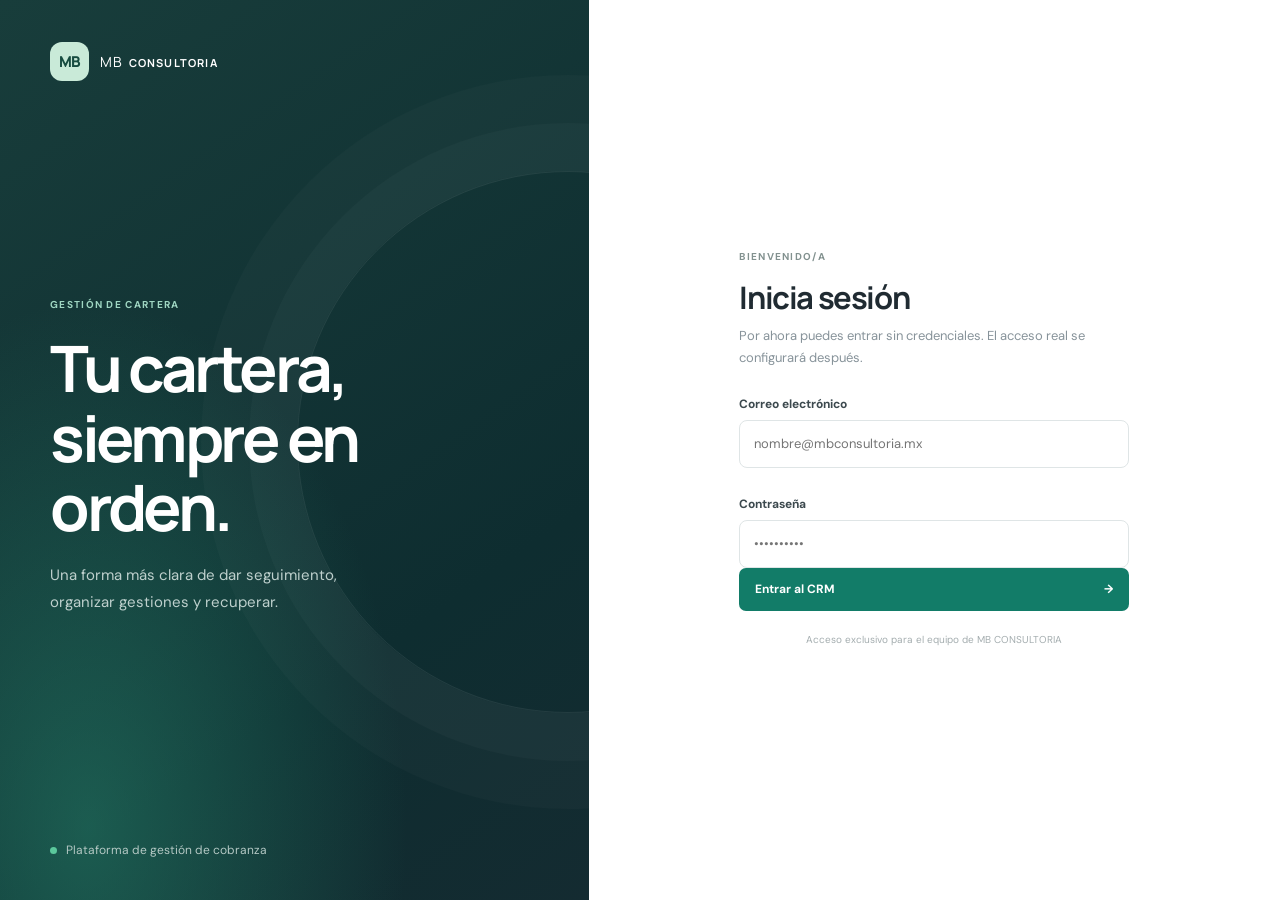
==== index.html @ 27c10f52 "MB CONSULTORIA PRUEBA 1" ====
﻿<!doctype html>
<html lang="es">
  <head>
    <meta charset="utf-8">
    <meta name="viewport" content="width=device-width, initial-scale=1">
    <meta name="theme-color" content="#f5f7f8">
    <title>
      MB CONSULTORIA | CRM de cobranza
    </title>
    <link rel="preconnect" href="https://fonts.googleapis.com">
    <link rel="preconnect" href="https://fonts.gstatic.com" crossorigin>
    <link href="https://fonts.googleapis.com/css2?family=DM+Sans:wght@400;500;600;700&family=Manrope:wght@400;500;600;700;800&display=swap" rel="stylesheet">
    <link rel="stylesheet" href="style.css">
  </head>
  <body>
    <main>
      <section id="login-screen" class="login-screen" aria-labelledby="login-title">
        <div class="login-brand">
          <a class="brand" href="#inicio" aria-label="MB Consultoria inicio">
            <span class="brand-mark">
              MB
            </span>
            <span class="brand-name">
              MB
              <b>
                CONSULTORIA
              </b>
            </span>
          </a>
          <div class="login-copy">
            <span class="eyebrow light">
              GESTIÓN DE CARTERA
            </span>
            <h1>
              Tu cartera,
              <br>
              siempre en orden.
            </h1>
            <p>
              Una forma más clara de dar seguimiento, organizar gestiones y recuperar.
            </p>
          </div>
          <div class="brand-foot">
            <span class="status-dot">
            </span>
            Plataforma de gestión de cobranza
          </div>
        </div>
        <div class="login-panel">
          <form id="login-form" class="login-card">
            <div class="mobile-brand brand">
              <span class="brand-mark">
                MB
              </span>
              <span class="brand-name">
                MB
                <b>
                  CONSULTORIA
                </b>
              </span>
            </div>
            <span class="eyebrow">
              BIENVENIDO/A
            </span>
            <h2 id="login-title">
              Inicia sesión
            </h2>
            <p class="muted">
              Por ahora puedes entrar sin credenciales. El acceso real se configurará después.
            </p>
            <label for="correo">
              Correo electrónico
            </label>
            <input id="correo" type="email" placeholder="nombre@mbconsultoria.mx" autocomplete="username">
            <label for="contrasena">
              Contraseña
            </label>
            <input id="contrasena" type="password" placeholder="••••••••••" autocomplete="current-password">
            <button class="button button-primary login-button" type="submit">
              Entrar al CRM
              <span aria-hidden="true">
                →
              </span>
            </button>
            <p class="login-note">
              Acceso exclusivo para el equipo de MB CONSULTORIA
            </p>
          </form>
        </div>
      </section>
      <section id="inicio" class="workspace" aria-label="Vista previa del CRM" hidden>
        <aside class="sidebar">
          <a class="brand sidebar-brand" href="#inicio">
            <span class="brand-mark">
              MB
            </span>
            <span class="brand-name">
              MB
              <b>
                CONSULTORIA
              </b>
            </span>
          </a>
          <span class="nav-caption">
            MENÚ PRINCIPAL
          </span>
          <nav class="nav-menu" aria-label="Navegación principal">
            <button id="nav-home" class="nav-link active" type="button" data-view="home">
              <span class="nav-icon">
                ⌂
              </span>
              Inicio
            </button>
            <button id="nav-search" class="nav-link" type="button" data-view="search">
              <span class="nav-icon">
                ⌕
              </span>
              Buscar cuenta
            </button>
            <button id="nav-portfolio" class="nav-link" type="button" data-view="portfolio">
              <span class="nav-icon">
                ▤
              </span>
              Mi cartera
            </button>
            <button id="nav-gestion" class="nav-link" type="button" data-view="management">
              <span class="nav-icon">
                ☏
              </span>
              Registrar gestión
            </button>
            <button id="nav-upload" class="nav-link" type="button" data-view="upload">
              <span class="nav-icon">↑</span>
              Cargar cartera
            </button>
          </nav>
          <div class="sidebar-bottom">
            <div class="help-card">
              <span class="help-icon">
                ?
              </span>
              <strong>
                ¿Necesitas ayuda?
              </strong>
              <p>
                Contacta al administrador de tu despacho.
              </p>
            </div>
            <div class="user-mini">
              <span class="avatar">
                AP
              </span>
              <span>
                <b>
                  Agente de prueba
                </b>
                <small>
                  Gestora de cartera
                </small>
              </span>
              <span class="more">
                ···
              </span>
            </div>
            <button id="logout-button" class="logout-button" type="button">Cerrar sesión</button>
          </div>
        </aside>
        <div class="main-area">
          <header class="topbar">
            <div class="breadcrumb">
              MB CONSULTORIA
              <span>
                /
              </span>
              <b id="breadcrumb-view">
                Inicio
              </b>
            </div>
            <div class="top-actions">
              <span class="today">
                Hoy
              </span>
              <button id="top-register-management" class="button button-primary top-register-management" type="button">
                Registrar llamada
              </button>
              <button id="top-logout-button" class="button button-secondary top-logout-button" type="button">Salir</button>
              <button class="icon-button" aria-label="Notificaciones">
                ♧
                <i>
                </i>
              </button>
              <span class="avatar avatar-small">
                AP
              </span>
            </div>
          </header>
          <div id="view-home" class="content crm-view">
            <section class="welcome-row">
              <div>
                <span class="eyebrow">
                  TU ESPACIO DE TRABAJO
                </span>
                <h1>
                  Hola, agente
                  <span class="wave">
                    ✳
                  </span>
                </h1>
                <p class="muted">
                  Aquí tienes el resumen de actividad de tu cartera.
                </p>
              </div>
              <div class="date-chip">
                <span>
                  ◷
                </span>
                Resumen de hoy
                <b>
                  <span id="today-date">Hoy</span>
                </b>
              </div>
            </section>
            <section class="metrics-grid" aria-label="Resumen de gestión">
              <article class="metric-card">
                <div class="metric-top">
                  <span>
                    Cuentas en cartera
                  </span>
                  <span class="metric-symbol">
                    ▤
                  </span>
                </div>
                <strong id="metric-accounts">
                  0
                </strong>
                <div class="metric-foot">
                  <span class="trend">
                    0
                  </span>
                  Total registrado
                </div>
              </article>
              <article class="metric-card">
                <div class="metric-top">
                  <span>
                    Llamadas realizadas
                  </span>
                  <span class="metric-symbol blue">
                    ◉
                  </span>
                </div>
                <strong id="metric-calls-yesterday">
                  0
                </strong>
                <div class="metric-foot">
                  Ayer
                  <b class="dark">
                    · <span id="metric-calls-total">0</span> acumuladas
                  </b>
                </div>
              </article>
              <article class="metric-card">
                <div class="metric-top">
                  <span>
                    Cuentas promesadas
                  </span>
                  <span class="metric-symbol amber">
                    ↗
                  </span>
                </div>
                <strong id="metric-promises">
                  0
                </strong>
                <div class="metric-foot">
                  En seguimiento
                </div>
              </article>
              <article class="metric-card">
                <div class="metric-top">
                  <span>
                    Negativa de pago
                  </span>
                  <span class="metric-symbol red">
                    ↘
                  </span>
                </div>
                <strong id="metric-refusals">
                  0
                </strong>
                <div class="metric-foot">
                  Requieren atención
                </div>
              </article>
              <article class="metric-card">
                <div class="metric-top">
                  <span>
                    Con recado
                  </span>
                  <span class="metric-symbol violet">
                    ☏
                  </span>
                </div>
                <strong id="metric-messages">
                  0
                </strong>
                <div class="metric-foot">
                  Pendientes de respuesta
                </div>
              </article>
              <article class="metric-card">
                <div class="metric-top">
                  <span>
                    Pagos reportados
                  </span>
                  <span class="metric-symbol green">
                    ✓
                  </span>
                </div>
                <strong id="metric-payments">
                  0
                </strong>
                <div class="metric-foot">
                  Reportados por clientes
                </div>
              </article>
            </section>
            <footer class="page-footer">
              © 2026 MB CONSULTORIA
              <span>CRM de cobranza</span>
            </footer>
          </div>
          <div id="view-upload" class="content crm-view" hidden>
            <section id="importar-cartera" class="upload-card" aria-labelledby="upload-title">
              <div class="upload-heading">
                <span class="upload-icon" aria-hidden="true">↑</span>
                <div>
                  <span class="eyebrow">ACTUALIZA TU CARTERA</span>
                  <h2 id="upload-title">Cargar base de Excel</h2>
                  <p class="muted">Selecciona el archivo y la financiera. Las cuentas existentes se actualizarán por número de crédito.</p>
                </div>
              </div>
              <form id="upload-form" class="upload-form">
                <label class="upload-field" for="financial-select">
                  Financiera
                  <select id="financial-select" name="fk_financiera" required>
                    <option value="">Cargando financieras...</option>
                  </select>
                </label>
                <div class="file-field">
                  <label class="file-picker" for="archivo-cartera">
                    <span aria-hidden="true">＋</span>
                    <span>Seleccionar archivo</span>
                  </label>
                  <input id="archivo-cartera" class="file-input" name="file" type="file" accept=".xlsx,.xls,.xlsm,.csv" required>
                  <span id="file-name" class="file-name">Ningún archivo seleccionado</span>
                  <span class="file-types">Excel .XLSX, .XLS, .XLSM o CSV</span>
                </div>
                <button id="import-button" class="button button-primary" type="submit">Importar cartera</button>
              </form>
              <p id="import-status" class="upload-note" role="status" aria-live="polite">
                El archivo debe conservar las columnas y el orden del layout compartido.
              </p>
            </section>
          </div>
          <div id="view-search" class="content crm-view" hidden>
            <section id="buscar" class="search-card">
              <div class="search-copy">
                <span class="search-icon">
                  ⌕
                </span>
                <div>
                  <h2>
                    Busca una cuenta
                  </h2>
                  <p class="muted">
                    Busca por número de crédito, teléfono o nombre y apellidos. Puedes escribir solo una parte.
                  </p>
                </div>
              </div>
              <form id="search-form" class="search-form">
                <label class="sr-only" for="busqueda">
                  Crédito, teléfono o nombre del cliente
                </label>
                <span>
                  ⌕
                </span>
                <input id="busqueda" type="search" placeholder="Crédito, teléfono, nombre o apellido">
                <button class="button button-primary" type="submit">
                  Buscar cuenta
                </button>
              </form>
              <div id="search-status" class="search-status" role="status" aria-live="polite"></div>
              <div class="table-scroll">
                <table class="results-table">
                  <thead>
                    <tr>
                      <th>Cliente</th>
                      <th>No. de crédito</th>
                      <th>Teléfono</th>
                      <th>Financiera</th>
                      <th>Estatus</th>
                      <th>Acción</th>
                    </tr>
                  </thead>
                  <tbody id="search-results"></tbody>
                </table>
              </div>
              <button id="load-more" class="button button-secondary load-more" type="button" hidden>Mostrar más resultados</button>
            </section>
          </div>
          <div id="view-portfolio" class="content crm-view" hidden>
            <section id="cartera" class="portfolio-card">
              <div class="portfolio-heading">
                <div>
                  <span class="eyebrow">
                    VISTA GENERAL
                  </span>
                  <h2>
                    Mi cartera
                  </h2>
                  <p class="muted">
                    Cartera completa disponible mientras se habilita el inicio de sesión por agente.
                  </p>
                </div>
                <button id="refresh-portfolio" class="text-link" type="button">
                  Actualizar
                  <span>
                    →
                  </span>
                </button>
              </div>
              <div class="portfolio-summary">
                <div class="portfolio-count">
                  <span class="count-icon">
                    ▤
                  </span>
                  <div>
                    <strong id="portfolio-total">
                      0
                    </strong>
                    <span>
                      cuentas en cartera
                    </span>
                  </div>
                </div>
                <div class="portfolio-divider">
                </div>
                <div class="portfolio-stat">
                  <span>
                    Por gestionar
                  </span>
                  <b id="portfolio-pending">
                    0
                  </b>
                </div>
                <div class="portfolio-stat">
                  <span>
                    Con seguimiento
                  </span>
                  <b id="portfolio-managed">
                    0
                  </b>
                </div>
                <div class="portfolio-progress">
                  <div>
                    <span>
                      Avance de gestión
                    </span>
                    <b id="portfolio-progress-label">
                      0%
                    </b>
                  </div>
                  <div class="progress-track">
                    <span id="portfolio-progress-bar">
                    </span>
                  </div>
                </div>
              </div>
              <div class="portfolio-foot">
                <span>
                  <i class="status-dot">
                  </i>
                  <span id="dashboard-status">Consultando Supabase...</span>
                </span>
                <span>
                  Vista general de MB CONSULTORIA
                </span>
              </div>
              <div id="portfolio-list" class="portfolio-list" hidden>
                <p id="portfolio-status" class="portfolio-status" role="status" aria-live="polite"></p>
                <div class="table-scroll">
                  <table class="results-table">
                    <thead>
                      <tr>
                        <th>Cliente</th>
                        <th>No. de crédito</th>
                        <th>Teléfono</th>
                        <th>Financiera</th>
                        <th>Estatus</th>
                        <th>Acción</th>
                      </tr>
                    </thead>
                    <tbody id="portfolio-results"></tbody>
                  </table>
                </div>
                <button id="portfolio-load-more" class="button button-secondary load-more" type="button" hidden>Mostrar más cuentas</button>
              </div>
            </section>
          </div>
          <section id="view-gestion" class="content management-view" hidden>
            <div class="management-heading">
              <div>
                <span class="eyebrow">GESTIÓN TELEFÓNICA</span>
                <h1>Registrar llamada</h1>
                <p class="muted">Selecciona una cuenta y registra el resultado de la llamada.</p>
              </div>
              <button id="back-to-home" class="button button-secondary" type="button">Volver al inicio</button>
            </div>

            <section class="management-card" aria-labelledby="management-search-title">
              <h2 id="management-search-title">Buscar cuenta</h2>
              <form id="management-account-search" class="management-search-form">
                <label class="sr-only" for="management-search-input">Crédito, teléfono o nombre del cliente</label>
                <input id="management-search-input" type="search" placeholder="Crédito, teléfono, nombre o apellido" required>
                <button class="button button-primary" type="submit">Buscar</button>
              </form>
              <p id="management-search-status" class="management-status" role="status" aria-live="polite"></p>
              <div id="management-account-results" class="management-account-results"></div>
            </section>

            <section id="selected-account-panel" class="management-card" aria-labelledby="selected-account-title" hidden>
              <div class="selected-account-heading">
                <div>
                  <span class="eyebrow">CUENTA SELECCIONADA</span>
                  <h2 id="selected-account-title"></h2>
                  <p id="selected-account-details" class="muted"></p>
                </div>
                <button id="change-account" class="button button-secondary" type="button">Cambiar cuenta</button>
              </div>

              <div id="account-details" class="account-details" aria-live="polite"></div>

              <form id="management-form" class="management-form">
                <input id="management-account-id" type="hidden" name="fk_cartera">
                <label class="management-field" for="contact-status">
                  ¿Con quién se tuvo contacto?
                  <select id="contact-status" name="estatus_contacto" required>
                    <option value="titular">Titular</option>
                    <option value="tercero">Familiar o tercero</option>
                    <option value="sin_contacto">Sin contacto</option>
                  </select>
                </label>
                <label class="management-field" for="call-result">
                  Resultado de la llamada
                  <select id="call-result" name="codigo_resultado" required>
                    <option value="">Selecciona el resultado</option>
                    <option value="promesa">Promesa de pago</option>
                    <option value="negativa">Negativa de pago</option>
                    <option value="recado">Se dejó recado</option>
                    <option value="pago_reportado">Pago reportado</option>
                    <option value="sin_acuerdo">Contacto sin acuerdo</option>
                    <option value="no_contesto">No contestó</option>
                    <option value="numero_incorrecto">Número incorrecto</option>
                  </select>
                </label>
                <div id="promise-fields" class="promise-fields" hidden>
                  <label class="management-field" for="promise-date">
                    Fecha de promesa
                    <input id="promise-date" name="fecha_promesa" type="date">
                  </label>
                  <label class="management-field" for="promise-amount">
                    Monto prometido
                    <input id="promise-amount" name="monto_promesa" type="number" min="0.01" step="0.01" placeholder="0.00">
                  </label>
                </div>
                <label class="management-field management-comment" for="management-comment">
                  Comentario de la llamada
                  <textarea id="management-comment" name="comentario" rows="4" maxlength="5000" placeholder="Anota lo que comentó el cliente y los siguientes pasos..."></textarea>
                </label>
                <div class="management-submit-row">
                  <p id="management-submit-status" class="management-status" role="status" aria-live="polite"></p>
                  <button id="save-management" class="button button-primary" type="submit">Guardar gestión</button>
                </div>
              </form>

              <div class="management-history">
                <h3>Historial de gestiones</h3>
                <p id="management-history-status" class="management-status" role="status" aria-live="polite"></p>
                <article id="latest-management-summary" class="latest-management-summary" hidden>
                  <span class="eyebrow">ÚLTIMA GESTIÓN REGISTRADA</span>
                  <strong id="latest-management-result"></strong>
                  <time id="latest-management-date"></time>
                  <p id="latest-management-comment"></p>
                </article>
                <div id="management-history-list" class="management-history-list"></div>
              </div>
            </section>
          </section>
        </div>
      </section>
    </main>
    <script src="app.js" defer></script>
</body>
</html>
---- style.css ----
﻿:root {
  font-family:"DM Sans",Arial,sans-serif;
  color:#202b32;
  background:#f5f7f8;
  font-synthesis:none;
  text-rendering:optimizeLegibility;
  --ink:#202b32;
  --muted:#87939a;
  --line:#e9edef;
  --green:#127c68;
  --green-dark:#0e6859;
  --mint:#e7f4ef
}
* {
  box-sizing:border-box
}
body {
  margin:0;
  min-width:320px
}
a {
  color:inherit;
  text-decoration:none
}
button,input {
  font:inherit
}
.login-screen {
  min-height:100vh;
  display:grid;
  grid-template-columns:.92fr 1.08fr;
  background:#fff
}
.login-brand {
  position:relative;
  min-height:680px;
  padding:42px 8.5%;
  display:flex;
  flex-direction:column;
  color:#fff;
  background:radial-gradient(ellipse at 15% 92%,rgba(42,143,115,.48),transparent 45%),linear-gradient(145deg,#183d3b,#0e2d30 70%,#142b31);
  overflow:hidden
}
.login-brand:after {
  content:"";
  position:absolute;
  width:540px;
  height:540px;
  right:-250px;
  top:19%;
  border:1px solid rgba(255,255,255,.08);
  border-radius:50%;
  box-shadow:0 0 0 48px rgba(255,255,255,.025),0 0 0 96px rgba(255,255,255,.02)
}
.brand {
  display:flex;
  align-items:center;
  gap:11px;
  width:max-content
}
.brand-mark {
  width:39px;
  height:39px;
  display:grid;
  place-items:center;
  background:#c9ead8;
  border-radius:12px;
  color:#174c40;
  font-family:Manrope,sans-serif;
  font-size:15px;
  font-weight:800;
  letter-spacing:-1px
}
.brand-name {
  font-family:Manrope,sans-serif;
  font-size:14px;
  letter-spacing:.035em
}
.brand-name b {
  font-size:11px;
  letter-spacing:.11em;
  margin-left:3px
}
.login-copy {
  position:relative;
  z-index:1;
  margin:auto 0;
  max-width:440px;
  padding:55px 0
}
.eyebrow {
  font-size:10px;
  font-weight:700;
  letter-spacing:.13em;
  color:#82918f
}
.eyebrow.light {
  color:#9fd6c2
}
.login-copy h1 {
  font:700 clamp(43px,5vw,67px)/1.09 Manrope,sans-serif;
  letter-spacing:-.055em;
  margin:20px 0
}
.login-copy p {
  max-width:355px;
  color:#bed0cd;
  font-size:15px;
  line-height:1.8
}
.brand-foot {
  position:relative;
  z-index:1;
  color:#b4c8c4;
  font-size:12px;
  display:flex;
  align-items:center;
  gap:9px
}
.status-dot {
  width:7px;
  height:7px;
  border-radius:50%;
  background:#5bc89c;
  display:inline-block
}
.login-panel {
  display:grid;
  place-items:center;
  padding:50px 30px
}
.login-card {
  width:min(100%,390px)
}
.mobile-brand {
  display:none
}
.login-card h2 {
  font:700 31px Manrope,sans-serif;
  letter-spacing:-.045em;
  margin:11px 0 7px
}
.muted {
  color:var(--muted);
  font-size:13px;
  line-height:1.65;
  margin:0
}
.login-card>label {
  display:block;
  margin:28px 0 8px;
  font-size:12px;
  font-weight:700;
  color:#3c494e
}
.login-card>input {
  height:48px;
  width:100%;
  padding:0 14px;
  border:1px solid #dfe5e6;
  border-radius:8px;
  outline:0;
  color:var(--ink);
  font-size:13px
}
.login-card>input:focus,.search-form:focus-within {
  border-color:#55a891;
  box-shadow:0 0 0 3px rgba(18,124,104,.09)
}
.login-options {
  display:flex;
  align-items:center;
  justify-content:space-between;
  margin:17px 0 25px;
  font-size:11px
}
.check-label {
  display:flex;
  align-items:center;
  gap:7px;
  color:#5f6d71
}
.check-label input {
  accent-color:var(--green)
}
.login-options a,.text-link {
  color:var(--green);
  font-weight:700
}
.button {
  border:0;
  border-radius:7px;
  min-height:43px;
  padding:0 17px;
  cursor:pointer;
  font-size:12px;
  font-weight:700
}
.button-primary {
  color:#fff;
  background:var(--green)
}
.button-primary:hover {
  background:var(--green-dark)
}
.login-button {
  width:100%;
  display:flex;
  justify-content:space-between;
  align-items:center;
  padding:0 16px
}
.login-note {
  text-align:center;
  font-size:10px;
  color:#a4adaf;
  margin-top:22px
}
.workspace {
  min-height:100vh;
  display:grid;
  grid-template-columns:238px minmax(0,1fr);
  background:#f6f8f8
}
.sidebar {
  height:100vh;
  position:sticky;
  top:0;
  background:#fff;
  border-right:1px solid #edf0f1;
  padding:25px 16px 17px;
  display:flex;
  flex-direction:column
}
.sidebar-brand {
  padding:0 10px 37px
}
.sidebar-brand .brand-mark {
  width:34px;
  height:34px;
  border-radius:10px
}
.sidebar-brand .brand-name {
  font-size:12px
}
.sidebar-brand .brand-name b {
  font-size:9px
}
.nav-caption {
  padding:0 11px;
  color:#a3adaf;
  font-weight:700;
  font-size:9px;
  letter-spacing:.12em
}
.nav-menu {
  display:grid;
  gap:5px;
  margin-top:12px
}
.nav-link {
  height:42px;
  padding:0 11px;
  display:flex;
  align-items:center;
  gap:11px;
  border-radius:7px;
  color:#69777b;
  font-size:12px;
  font-weight:500;
  width:100%;
  border:0;
  background:transparent;
  text-align:left;
  font-family:inherit;
  cursor:pointer
}
.nav-link.active {
  background:#eaf5f1;
  color:#157660;
  font-weight:700
}
.nav-icon {
  font-size:19px;
  width:20px;
  text-align:center
}
.sidebar-bottom {
  margin-top:auto
}
.help-card {
  margin:0 4px 16px;
  padding:14px;
  background:#f7f9f8;
  border:1px solid #eef1f0;
  border-radius:9px
}
.help-icon {
  display:grid;
  place-items:center;
  width:22px;
  height:22px;
  background:#e0f0e9;
  color:#237961;
  border-radius:50%;
  font-weight:700;
  font-size:12px;
  margin-bottom:10px
}
.help-card strong {
  font-size:11px
}
.help-card p {
  font-size:10px;
  line-height:1.5;
  color:var(--muted);
  margin:5px 0 0
}
.user-mini {
  border-top:1px solid #edf0f1;
  padding:15px 3px 0;
  display:flex;
  gap:9px;
  align-items:center
}
.avatar {
  width:32px;
  height:32px;
  border-radius:50%;
  display:grid;
  place-items:center;
  background:#e6f0ed;
  color:#3c7465;
  font-size:10px;
  font-weight:700;
  flex:none
}
.user-mini b,.user-mini small {
  display:block
}
.user-mini b {
  font-size:10px
}
.user-mini small {
  font-size:9px;
  color:var(--muted);
  margin-top:3px
}
.more {
  margin-left:auto;
  color:#87939a;
  letter-spacing:2px
}
.main-area {
  min-width:0
}
.topbar {
  height:62px;
  background:#fff;
  border-bottom:1px solid #edf0f1;
  padding:0 38px;
  display:flex;
  align-items:center;
  justify-content:space-between
}
.breadcrumb {
  color:#a0aaac;
  font-size:10px;
  font-weight:600;
  letter-spacing:.03em
}
.breadcrumb span {
  margin:0 8px;
  color:#cad0d1
}
.breadcrumb b {
  color:#59666a
}
.top-actions {
  display:flex;
  align-items:center;
  gap:17px
}
.today {
  font-size:10px;
  color:#7f8b8e
}
.icon-button {
  position:relative;
  border:0;
  background:none;
  color:#748287;
  font-size:18px
}
.icon-button i {
  position:absolute;
  right:1px;
  top:3px;
  width:5px;
  height:5px;
  border-radius:50%;
  background:#e18067
}
.avatar-small {
  width:29px;
  height:29px;
  font-size:9px
}
.content {
  max-width:1270px;
  margin:0 auto;
  padding:35px 38px 20px
}
.welcome-row {
  display:flex;
  align-items:flex-end;
  justify-content:space-between;
  margin-bottom:25px
}
.welcome-row h1 {
  font:700 27px Manrope,sans-serif;
  letter-spacing:-.05em;
  margin:7px 0 5px
}
.wave {
  font-size:18px;
  color:#dbab53
}
.date-chip {
  display:flex;
  align-items:center;
  gap:8px;
  border:1px solid #e7ebec;
  background:#fff;
  border-radius:7px;
  padding:9px 11px;
  color:#849093;
  font-size:10px
}
.date-chip b {
  color:#344248;
  font-size:10px;
  margin-left:3px
}
.metrics-grid {
  display:grid;
  grid-template-columns:repeat(3,minmax(0,1fr));
  gap:12px
}
.metric-card {
  background:#fff;
  border:1px solid #edf0f1;
  border-radius:9px;
  padding:16px 17px 13px;
  min-height:112px
}
.metric-top {
  display:flex;
  align-items:center;
  justify-content:space-between;
  color:#758286;
  font-size:10px
}
.metric-symbol {
  width:25px;
  height:25px;
  display:grid;
  place-items:center;
  border-radius:7px;
  background:#e8f4ef;
  color:#26836c;
  font-size:14px
}
.metric-symbol.blue {
  background:#eaf2f9;
  color:#5682ad
}
.metric-symbol.amber {
  background:#fbf2e3;
  color:#c39137
}
.metric-symbol.red {
  background:#f9ecea;
  color:#cc7469
}
.metric-symbol.violet {
  background:#f1edf8;
  color:#886bad
}
.metric-symbol.green {
  background:#e8f4ed;
  color:#459368
}
.metric-card>strong {
  display:block;
  font:700 25px Manrope,sans-serif;
  letter-spacing:-.04em;
  margin-top:7px
}
.metric-foot {
  font-size:9px;
  color:#9aa4a6;
  margin-top:2px
}
.metric-foot .trend {
  color:#248767;
  font-weight:700
}
.metric-foot .dark {
  color:#657276;
  font-weight:600
}
.search-card {
  display:flex;
  align-items:center;
  justify-content:space-between;
  gap:22px;
  padding:17px 19px;
  margin-top:16px;
  background:#fff;
  border:1px solid #edf0f1;
  border-radius:9px
}
.search-copy {
  display:flex;
  align-items:center;
  gap:12px
}
.search-icon {
  width:36px;
  height:36px;
  display:grid;
  place-items:center;
  background:#eaf5f1;
  border-radius:9px;
  color:#197861;
  font-size:23px
}
.search-copy h2,.portfolio-heading h2 {
  font:700 15px Manrope,sans-serif;
  margin:0 0 4px;
  letter-spacing:-.02em
}
.search-copy .muted {
  font-size:10px
}
.search-form {
  display:flex;
  align-items:center;
  gap:7px;
  width:min(53%,480px);
  height:39px;
  padding:3px 3px 3px 11px;
  border:1px solid #e5e9ea;
  border-radius:7px
}
.search-form>span {
  color:#91a0a2;
  font-size:18px
}
.search-form input {
  flex:1;
  min-width:0;
  border:0;
  outline:0;
  font-size:10px;
  color:var(--ink)
}
.search-form input::placeholder {
  color:#a4adaf
}
.search-form .button {
  min-height:31px;
  padding:0 12px;
  font-size:10px
}
.search-status {
  flex-basis: 100%;
  min-height: 16px;
  color: #718084;
  font-size: 10px;
}
.table-scroll {
  flex-basis: 100%;
  overflow-x: auto;
}
.results-table {
  width: 100%;
  border-collapse: collapse;
  font-size: 10px;
  text-align: left;
}
.results-table th,
.results-table td {
  padding: 9px 10px;
  border-bottom: 1px solid #edf0f1;
  white-space: nowrap;
}
.results-table th {
  color: #718084;
  font-weight: 600;
}
.results-table td {
  color: #344448;
}
.load-more {
  margin-top: 10px;
}
.portfolio-card {
  margin-top:16px;
  padding:18px 19px 0;
  background:#fff;
  border:1px solid #edf0f1;
  border-radius:9px
}
.portfolio-heading {
  display:flex;
  align-items:center;
  justify-content:space-between
}
.portfolio-heading h2 {
  font-size:17px;
  margin:5px 0 4px
}
.portfolio-heading .muted {
  font-size:10px
}
.text-link {
  font-size:10px
}
.text-link.button,
button.text-link {
  border: 0;
  padding: 0;
  background: transparent;
  cursor: pointer;
}
.text-link span {
  margin-left:5px;
  font-size:14px
}
.portfolio-summary {
  display:flex;
  align-items:center;
  gap:27px;
  padding:18px 0
}
.portfolio-count {
  display:flex;
  align-items:center;
  gap:11px;
  min-width:190px
}
.count-icon {
  display:grid;
  place-items:center;
  width:39px;
  height:39px;
  border-radius:9px;
  background:#eaf5f1;
  color:#217d67;
  font-size:19px
}
.portfolio-count strong {
  display:block;
  font:700 23px Manrope,sans-serif;
  line-height:1.1
}
.portfolio-count div>span {
  font-size:9px;
  color:#929da0
}
.portfolio-divider {
  height:35px;
  width:1px;
  background:#edf0f1
}
.portfolio-stat {
  display:grid;
  gap:6px;
  min-width:110px
}
.portfolio-stat span,.portfolio-progress span {
  color:#8d999c;
  font-size:9px
}
.portfolio-stat b {
  font:700 15px Manrope,sans-serif
}
.portfolio-progress {
  flex:1;
  max-width:230px;
  margin-left:auto
}
.portfolio-progress>div:first-child {
  display:flex;
  justify-content:space-between;
  margin-bottom:8px
}
.portfolio-progress b {
  font-size:10px;
  color:#4b5a5e
}
.progress-track {
  height:5px;
  background:#eaf0ed;
  border-radius:9px;
  overflow:hidden
}
.progress-track span {
  display:block;
  width:0;
  height:100%;
  background:#3c9b7e;
  border-radius:9px
}
.portfolio-foot {
  display:flex;
  justify-content:space-between;
  border-top:1px solid #edf0f1;
  padding:11px 0;
  color:#9aa4a6;
  font-size:9px
}
.portfolio-foot>span:first-child {
  display:flex;
  align-items:center;
  gap:6px
}
.portfolio-foot .status-dot {
  width:6px;
  height:6px
}
.portfolio-status {
  margin: 0 0 8px;
  color: #718084;
  font-size: 10px;
}
.page-footer {
  display:flex;
  justify-content:space-between;
  margin-top:23px;
  color:#a5adaf;
  font-size:9px
}
.page-footer span {
  color:#b1b9bb
}
.sr-only {
  position:absolute;
  width:1px;
  height:1px;
  padding:0;
  margin:-1px;
  overflow:hidden;
  clip:rect(0,0,0,0);
  white-space:nowrap;
  border:0
}
@media(max-width:1050px) {
  .content {
    padding:29px 24px 18px
  }
  .topbar {
    padding:0 24px
  }
  .metrics-grid {
    grid-template-columns:repeat(2,minmax(0,1fr))
  }
  .search-card {
    align-items:flex-start;
    flex-direction:column
  }
  .search-form {
    width:100%
  }
  .portfolio-summary {
    gap:17px
  }
  .portfolio-count {
    min-width:155px
  }
}
@media(max-width:700px) {
  .login-screen {
    grid-template-columns:1fr
  }
  .login-brand {
    display:none
  }
  .login-panel {
    min-height:100vh;
    padding:25px
  }
  .mobile-brand {
    display:flex;
    margin-bottom:55px
  }
  .login-card h2 {
    font-size:28px
  }
  .workspace {
    grid-template-columns:1fr
  }
  .sidebar {
    display:flex;
    height:auto;
    position:static;
    padding:8px 10px;
    border-right:0;
    border-bottom:1px solid #edf0f1
  }
  .sidebar-brand,
  .nav-caption,
  .sidebar-bottom {
    display:none
  }
  .nav-menu {
    display:flex;
    overflow-x:auto;
    gap:4px;
    width:100%;
    margin:0
  }
  .nav-link {
    flex:0 0 auto;
    width:auto;
    min-height:38px;
    height:38px;
    padding:0 10px;
    white-space:nowrap;
    font-size:10px
  }
  .nav-icon {
    margin:0;
    font-size:15px
  }
  .topbar {
    height:54px;
    padding:0 16px
  }
  .today {
    display:none
  }
  .content {
    padding:25px 16px 18px
  }
  .welcome-row {
    align-items:flex-start;
    gap:12px;
    flex-direction:column
  }
  .welcome-row h1 {
    font-size:24px
  }
  .date-chip {
    font-size:9px
  }
  .metrics-grid {
    gap:9px
  }
  .metric-card {
    padding:13px;
    min-height:103px
  }
  .metric-top {
    font-size:9px
  }
  .metric-card>strong {
    font-size:23px
  }
  .metric-foot {
    font-size:8px
  }
  .search-card {
    padding:15px
  }
  .search-copy .muted {
    max-width:240px
  }
  .search-form {
    height:42px
  }
  .portfolio-card {
    padding:16px 14px 0
  }
  .portfolio-summary {
    display:grid;
    grid-template-columns:1fr 1fr;
    gap:16px
  }
  .portfolio-count {
    min-width:0
  }
  .portfolio-divider {
    display:none
  }
  .portfolio-progress {
    grid-column:1/-1;
    max-width:none;
    margin:0
  }
  .portfolio-stat {
    min-width:0
  }
  .portfolio-foot {
    font-size:8px
  }
  .page-footer {
    font-size:8px
  }
}
@media(max-width:380px) {
  .login-options {
    font-size:10px
  }
  .metric-card {
    padding:11px
  }
  .metric-top {
    font-size:8px
  }
  .metric-symbol {
    width:22px;
    height:22px
  }
  .search-form {
    gap:4px;
    padding-left:7px
  }
  .search-form input {
    font-size:9px
  }
  .search-form .button {
    padding:0 8px;
    font-size:9px
  }
}

.upload-card {
  display: flex;
  align-items: center;
  justify-content: space-between;
  flex-wrap: wrap;
  gap: 15px 22px;
  margin-top: 16px;
  padding: 17px 19px 13px;
  background: #fff;
  border: 1px solid #edf0f1;
  border-radius: 9px;
}
.upload-heading {
  display: flex;
  align-items: center;
  gap: 12px;
}
.upload-heading h2 {
  margin: 5px 0 4px;
  font: 700 15px Manrope, sans-serif;
  letter-spacing: -.02em;
}
.upload-heading .muted {
  font-size: 10px;
}
.upload-icon {
  display: grid;
  place-items: center;
  width: 36px;
  height: 36px;
  border-radius: 9px;
  background: #eaf5f1;
  color: #197861;
  font-size: 22px;
}
.upload-form {
  display: flex;
  align-items: center;
  flex-wrap: wrap;
  gap: 9px;
}
.file-picker {
  display: inline-flex;
  align-items: center;
  gap: 7px;
  min-height: 38px;
  padding: 0 12px;
  border: 1px solid #dfe7e4;
  border-radius: 7px;
  color: #267760;
  font-size: 10px;
  font-weight: 700;
  cursor: pointer;
}
.file-picker:hover {
  background: #f4faf7;
  border-color: #a8cfc0;
}
.file-picker span:first-child {
  font-size: 16px;
}
.file-input {
  position: absolute;
  width: 1px;
  height: 1px;
  overflow: hidden;
  clip: rect(0, 0, 0, 0);
  white-space: nowrap;
  clip-path: inset(50%);
}
.file-input:focus-visible + .file-types {
  outline: 2px solid #55a891;
  outline-offset: 3px;
}
.file-types {
  color: #9aa4a6;
  font-size: 9px;
}
.upload-form .button {
  min-height: 38px;
  padding: 0 14px;
  font-size: 10px;
}
.upload-note {
  flex-basis: 100%;
  margin: -5px 0 0 48px;
  color: #9aa4a6;
  font-size: 9px;
}
.upload-note span {
  margin-right: 4px;
  color: #6d9d8b;
}


.upload-form {
  display: grid;
  flex-basis: 100%;
  grid-template-columns: repeat(2, minmax(0, 1fr));
  align-items: end;
  gap: 12px;
}
.upload-field {
  display: grid;
  gap: 6px;
  color: #627074;
  font-size: 10px;
  font-weight: 700;
}
.upload-field select {
  width: 100%;
  height: 38px;
  padding: 0 10px;
  border: 1px solid #e2e8e7;
  border-radius: 7px;
  background: #fff;
  color: #3c494e;
  font-size: 11px;
}
.file-field {
  display: flex;
  min-width: 0;
  align-items: center;
  flex-wrap: wrap;
  gap: 8px;
}
.file-name {
  overflow: hidden;
  max-width: 190px;
  color: #536267;
  font-size: 10px;
  text-overflow: ellipsis;
  white-space: nowrap;
}
.upload-form .button {
  justify-self: end;
  min-width: 145px;
}
.upload-form .button:disabled {
  cursor: wait;
  opacity: .7;
}
.upload-note {
  margin: 0;
  transition: color .2s ease;
}
.upload-error {
  color: #b74e43;
}
.upload-success {
  color: #287b5e;
}
@media(max-width:700px) {
  .upload-form {
    grid-template-columns: 1fr;
  }
  .upload-form .button {
    justify-self: stretch;
  }
  .file-field {
    align-items: flex-start;
    flex-direction: column;
  }
}
.file-input:focus-visible + .file-name {
  outline: 2px solid #55a891;
  outline-offset: 3px;
}

.login-screen[hidden],
.workspace[hidden],
.crm-view[hidden],
.management-view[hidden],
.promise-fields[hidden] {
  display: none;
}
.top-register-management {
  display: none;
}
.management-heading,
.selected-account-heading,
.history-item-heading {
  display: flex;
  align-items: center;
  justify-content: space-between;
  gap: 18px;
}
.management-heading {
  margin-bottom: 20px;
}
.management-heading h1 {
  margin: 6px 0;
  font: 700 25px Manrope, sans-serif;
  letter-spacing: -.04em;
}
.management-card {
  margin-bottom: 16px;
  padding: 20px;
  background: #fff;
  border: 1px solid #edf0f1;
  border-radius: 9px;
}
.management-card h2 {
  margin: 0 0 13px;
  font: 700 15px Manrope, sans-serif;
}
.account-details {
  display: grid;
  grid-template-columns: repeat(2, minmax(0, 1fr));
  gap: 10px;
  margin: 0 0 22px;
}
.account-detail-group {
  min-width: 0;
  padding: 14px;
  border: 1px solid #e9efec;
  border-radius: 8px;
  background: #fbfcfc;
}
.account-detail-group h3 {
  margin: 0 0 10px;
  color: #267760;
  font: 700 12px Manrope, sans-serif;
}
.account-detail-group dl {
  display: grid;
  grid-template-columns: repeat(2, minmax(0, 1fr));
  gap: 10px 12px;
  margin: 0;
}
.account-detail-group dl>div {
  min-width: 0;
}
.account-detail-group dt {
  margin-bottom: 3px;
  color: #899598;
  font-size: 9px;
}
.account-detail-group dd {
  margin: 0;
  color: #344248;
  font-size: 10px;
  font-weight: 600;
  overflow-wrap: anywhere;
  white-space: pre-wrap;
}
.account-detail-note {
  margin: -4px 0 9px;
  color: #899598;
  font-size: 9px;
}
.management-search-form {
  display: flex;
  gap: 9px;
}
.management-search-form input,
.management-field input,
.management-field select,
.management-field textarea {
  width: 100%;
  min-height: 40px;
  padding: 9px 11px;
  border: 1px solid #dfe7e4;
  border-radius: 7px;
  background: #fff;
  color: #344248;
  font: 400 12px "DM Sans", sans-serif;
}
.management-search-form input {
  flex: 1;
  min-width: 0;
}
.button-secondary {
  color: #386458;
  background: #eaf5f1;
}
.button-secondary:hover {
  background: #dcefe8;
}
.management-status {
  min-height: 16px;
  margin: 9px 0;
  color: #718084;
  font-size: 10px;
}
.management-account-results {
  display: grid;
  grid-template-columns: repeat(2, minmax(0, 1fr));
  gap: 8px;
}
.account-choice {
  display: grid;
  gap: 5px;
  padding: 11px 12px;
  border: 1px solid #e6ece9;
  border-radius: 7px;
  background: #fff;
  color: #344248;
  text-align: left;
  cursor: pointer;
}
.account-choice:hover {
  border-color: #8ab9a8;
  background: #f7fbf9;
}
.account-choice strong {
  font-size: 11px;
}
.account-choice span {
  color: #718084;
  font-size: 10px;
}
.selected-account-heading {
  margin-bottom: 18px;
}
.selected-account-heading h2 {
  margin: 5px 0;
  font-size: 18px;
}
.management-form {
  display: grid;
  grid-template-columns: repeat(2, minmax(0, 1fr));
  gap: 14px;
}
.management-field {
  display: grid;
  align-content: start;
  gap: 6px;
  color: #627074;
  font-size: 10px;
  font-weight: 700;
}
.management-field textarea {
  resize: vertical;
}
.management-comment,
.promise-fields,
.management-submit-row {
  grid-column: 1 / -1;
}
.promise-fields {
  display: grid;
  grid-template-columns: repeat(2, minmax(0, 1fr));
  gap: 14px;
}
.management-submit-row {
  display: flex;
  align-items: center;
  justify-content: space-between;
  gap: 12px;
}
.management-submit-row .management-status {
  margin: 0;
}
.management-history {
  margin-top: 22px;
  padding-top: 18px;
  border-top: 1px solid #edf0f1;
}
.management-history h3 {
  margin: 0;
  font: 700 13px Manrope, sans-serif;
}
.latest-management-summary {
  display: grid;
  gap: 5px;
  margin: 12px 0;
  padding: 13px;
  border: 1px solid #cfe3da;
  border-radius: 8px;
  background: #f2f8f5;
}
.latest-management-summary[hidden] {
  display: none;
}
.latest-management-summary .eyebrow {
  color: #6d8d82;
  font-size: 8px;
}
.latest-management-summary strong {
  color: #267760;
  font-size: 12px;
}
.latest-management-summary time {
  color: #899598;
  font-size: 9px;
}
.latest-management-summary p {
  margin: 2px 0 0;
  color: #536267;
  font-size: 10px;
  line-height: 1.5;
  white-space: pre-wrap;
}
.management-history-list {
  display: grid;
  gap: 8px;
}
.history-item {
  padding: 12px;
  border: 1px solid #edf0f1;
  border-radius: 7px;
  background: #fbfcfc;
}
.history-item-heading {
  align-items: baseline;
}
.history-item-heading strong {
  color: #267760;
  font-size: 11px;
  text-transform: capitalize;
}
.history-item-heading time,
.history-item small {
  color: #899598;
  font-size: 9px;
}
.history-item p {
  margin: 7px 0 4px;
  color: #536267;
  font-size: 11px;
  line-height: 1.5;
  white-space: pre-wrap;
}
.table-action {
  min-height: 30px;
  padding: 0 9px;
  font-size: 9px;
  white-space: nowrap;
}
@media(max-width:700px) {
  .top-register-management {
    display: inline-flex;
    align-items: center;
    min-height: 31px;
    padding: 0 9px;
    font-size: 9px;
  }
  .top-logout-button {
    display: inline-flex;
    min-height: 31px;
    padding: 0 9px;
    font-size: 9px;
  }
  .management-heading,
  .selected-account-heading {
    align-items: flex-start;
    flex-direction: column;
  }
  .management-heading h1 {
    font-size: 22px;
  }
  .management-card {
    padding: 15px;
  }
  .account-details {
    grid-template-columns: 1fr;
  }
  .account-detail-group dl {
    grid-template-columns: repeat(2, minmax(0, 1fr));
  }
  .management-account-results,
  .management-form,
  .promise-fields {
    grid-template-columns: 1fr;
  }
  .management-comment,
  .promise-fields,
  .management-submit-row {
    grid-column: auto;
  }
  .management-submit-row {
    align-items: stretch;
    flex-direction: column;
  }
}
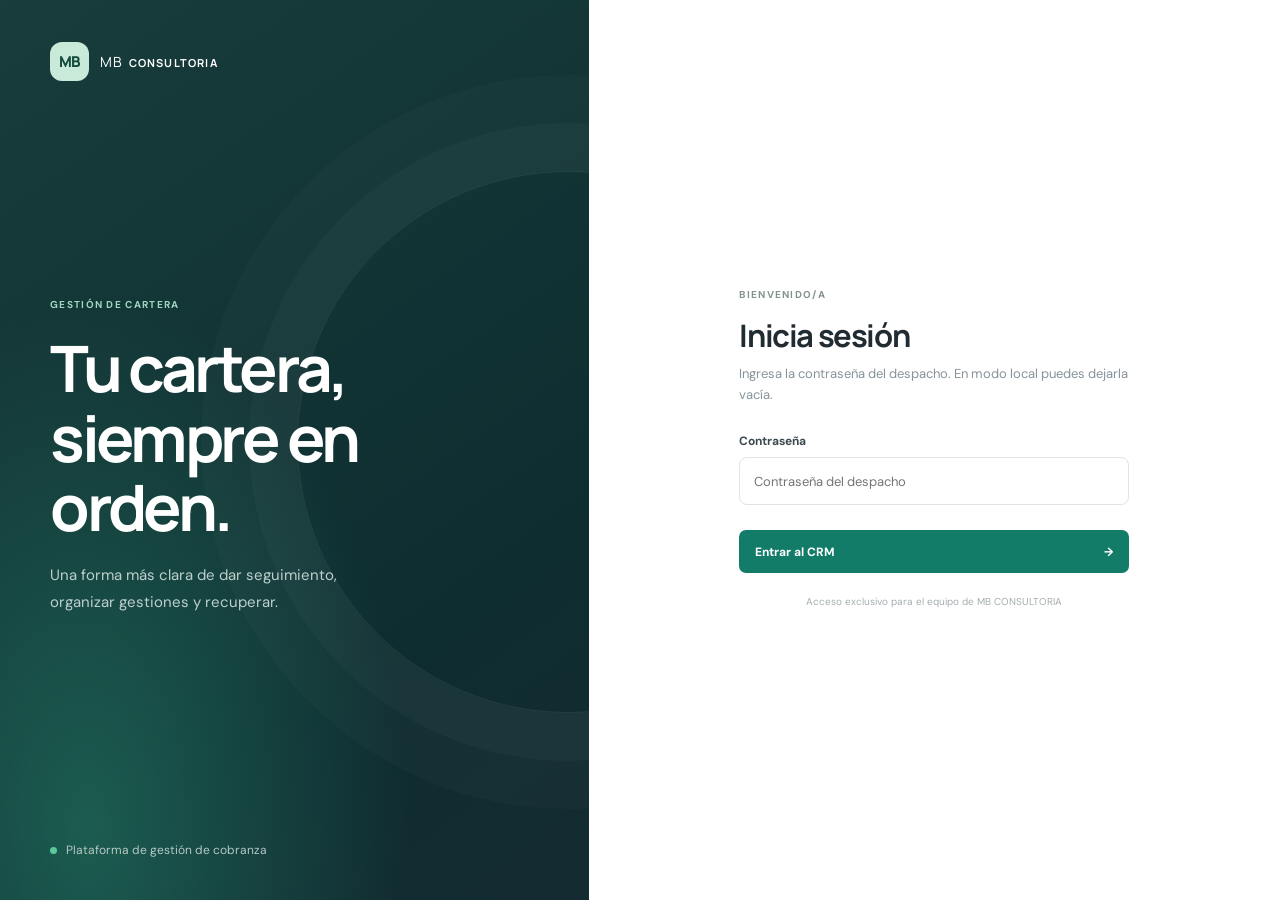
==== commit ec8d30b9: "deploy para hacer pruebas en produccion" ====
--- a/index.html
+++ b/index.html
@@ -66,16 +66,13 @@
               Inicia sesión
             </h2>
             <p class="muted">
-              Por ahora puedes entrar sin credenciales. El acceso real se configurará después.
+              Ingresa la contraseña del despacho. En modo local puedes dejarla vacía.
             </p>
-            <label for="correo">
-              Correo electrónico
-            </label>
-            <input id="correo" type="email" placeholder="nombre@mbconsultoria.mx" autocomplete="username">
-            <label for="contrasena">
+            <label for="login-password">
               Contraseña
             </label>
-            <input id="contrasena" type="password" placeholder="••••••••••" autocomplete="current-password">
+            <input id="login-password" type="password" placeholder="Contraseña del despacho" autocomplete="current-password">
+            <p id="login-status" class="login-status" role="status" aria-live="polite"></p>
             <button class="button button-primary login-button" type="submit">
               Entrar al CRM
               <span aria-hidden="true">
--- a/style.css
+++ b/style.css
@@ -216,6 +216,11 @@
   color:#a4adaf;
   margin-top:22px
 }
+.login-status {
+  min-height: 16px;
+  margin: 9px 0 0;
+  font-size: 11px;
+}
 .workspace {
   min-height:100vh;
   display:grid;
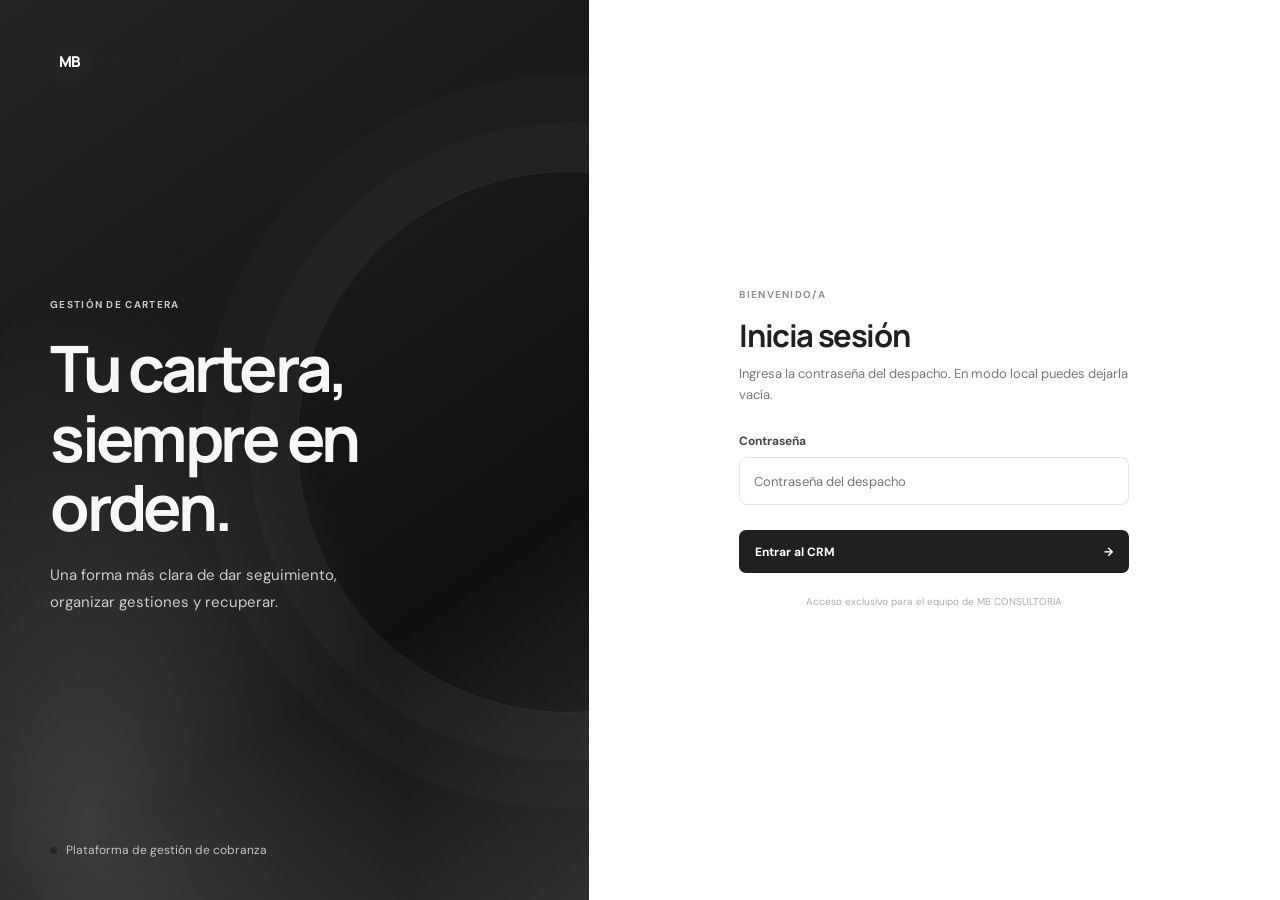
==== commit 1346f86a: "cambios minimos" ====
--- a/index.html
+++ b/index.html
@@ -1,9 +1,9 @@
-﻿<!doctype html>
+<!doctype html>
 <html lang="es">
   <head>
     <meta charset="utf-8">
     <meta name="viewport" content="width=device-width, initial-scale=1">
-    <meta name="theme-color" content="#f5f7f8">
+    <meta name="theme-color" content="#f3f3f3">
     <title>
       MB CONSULTORIA | CRM de cobranza
     </title>
@@ -108,12 +108,6 @@
               </span>
               Inicio
             </button>
-            <button id="nav-search" class="nav-link" type="button" data-view="search">
-              <span class="nav-icon">
-                ⌕
-              </span>
-              Buscar cuenta
-            </button>
             <button id="nav-portfolio" class="nav-link" type="button" data-view="portfolio">
               <span class="nav-icon">
                 ▤
@@ -129,6 +123,10 @@
             <button id="nav-upload" class="nav-link" type="button" data-view="upload">
               <span class="nav-icon">↑</span>
               Cargar cartera
+            </button>
+            <button id="nav-reports" class="nav-link" type="button" data-view="reports">
+              <span class="nav-icon">▧</span>
+              Reportes
             </button>
           </nav>
           <div class="sidebar-bottom">
@@ -174,6 +172,9 @@
               </b>
             </div>
             <div class="top-actions">
+              <span class="session-duration" aria-live="off">
+                Conectado <b id="session-duration">00:00:00</b>
+              </span>
               <span class="today">
                 Hoy
               </span>
@@ -231,10 +232,18 @@
                   0
                 </strong>
                 <div class="metric-foot">
-                  <span class="trend">
-                    0
-                  </span>
-                  Total registrado
+                  <span>BORDER CREDIT: <b id="metric-border-accounts">0</b></span>
+                  <span>FINORE: <b id="metric-finore-accounts">0</b></span>
+                </div>
+              </article>
+              <article class="metric-card">
+                <div class="metric-top">
+                  <span>Gestiones realizadas hoy</span>
+                  <span class="metric-symbol blue">☏</span>
+                </div>
+                <strong id="metric-gestions-today">0</strong>
+                <div class="metric-foot">
+                  Actualizado con la fecha del día
                 </div>
               </article>
               <article class="metric-card">
@@ -301,7 +310,8 @@
                   0
                 </strong>
                 <div class="metric-foot">
-                  Pendientes de respuesta
+                  Cuentas con último resultado pendiente:
+                  <b id="metric-pending-followups">0</b>
                 </div>
               </article>
               <article class="metric-card">
@@ -320,6 +330,17 @@
                   Reportados por clientes
                 </div>
               </article>
+            </section>
+            <section class="today-management-card" aria-labelledby="today-management-title">
+              <div class="today-management-heading">
+                <div>
+                  <span class="eyebrow">ACTIVIDAD DEL DÍA</span>
+                  <h2 id="today-management-title">Gestiones de hoy</h2>
+                </div>
+                <time id="today-management-date"></time>
+              </div>
+              <p id="today-management-status" class="management-status" role="status" aria-live="polite"></p>
+              <div id="today-management-list" class="today-management-list"></div>
             </section>
             <footer class="page-footer">
               © 2026 MB CONSULTORIA
@@ -333,7 +354,7 @@
                 <div>
                   <span class="eyebrow">ACTUALIZA TU CARTERA</span>
                   <h2 id="upload-title">Cargar base de Excel</h2>
-                  <p class="muted">Selecciona el archivo y la financiera. Las cuentas existentes se actualizarán por número de crédito.</p>
+                  <p class="muted">Selecciona el archivo y la financiera. Las cuentas que ya existan se omitirán usando la clave de esa cartera.</p>
                 </div>
               </div>
               <form id="upload-form" class="upload-form">
@@ -359,52 +380,42 @@
               </p>
             </section>
           </div>
-          <div id="view-search" class="content crm-view" hidden>
-            <section id="buscar" class="search-card">
-              <div class="search-copy">
-                <span class="search-icon">
-                  ⌕
-                </span>
-                <div>
-                  <h2>
-                    Busca una cuenta
-                  </h2>
-                  <p class="muted">
-                    Busca por número de crédito, teléfono o nombre y apellidos. Puedes escribir solo una parte.
-                  </p>
-                </div>
-              </div>
-              <form id="search-form" class="search-form">
-                <label class="sr-only" for="busqueda">
-                  Crédito, teléfono o nombre del cliente
-                </label>
-                <span>
-                  ⌕
-                </span>
-                <input id="busqueda" type="search" placeholder="Crédito, teléfono, nombre o apellido">
-                <button class="button button-primary" type="submit">
-                  Buscar cuenta
-                </button>
+          <section id="view-reports" class="content crm-view" hidden>
+            <section class="upload-card" aria-labelledby="reports-title">
+              <span class="eyebrow">ANÁLISIS Y DESCARGAS</span>
+              <h1 id="reports-title">Reporte de gestiones</h1>
+              <p class="muted">Descarga un archivo Excel y, si quieres, filtra por fechas o resultado.</p>
+              <form id="report-form" class="report-form">
+                <label class="management-field" for="report-start-date">
+                  Fecha inicial
+                  <input id="report-start-date" type="date">
+                </label>
+                <label class="management-field" for="report-end-date">
+                  Fecha final
+                  <input id="report-end-date" type="date">
+                </label>
+                <label class="management-field" for="report-result">
+                  Resultado
+                  <select id="report-result">
+                    <option value="">Todos</option>
+                    <option value="promesa">Promesa</option>
+                    <option value="negativa">Negativa</option>
+                    <option value="recado">Recado</option>
+                    <option value="pago_reportado">Pago reportado</option>
+                    <option value="sin_acuerdo">Sin acuerdo</option>
+                    <option value="no_contesto">No contestó</option>
+                    <option value="numero_incorrecto">Número incorrecto</option>
+                  </select>
+                </label>
+                <div class="report-actions">
+                  <p id="report-status" class="management-status" role="status" aria-live="polite"></p>
+                  <button id="download-report" class="button button-primary" type="submit">
+                    Descargar Excel
+                  </button>
+                </div>
               </form>
-              <div id="search-status" class="search-status" role="status" aria-live="polite"></div>
-              <div class="table-scroll">
-                <table class="results-table">
-                  <thead>
-                    <tr>
-                      <th>Cliente</th>
-                      <th>No. de crédito</th>
-                      <th>Teléfono</th>
-                      <th>Financiera</th>
-                      <th>Estatus</th>
-                      <th>Acción</th>
-                    </tr>
-                  </thead>
-                  <tbody id="search-results"></tbody>
-                </table>
-              </div>
-              <button id="load-more" class="button button-secondary load-more" type="button" hidden>Mostrar más resultados</button>
-            </section>
-          </div>
+            </section>
+          </section>
           <div id="view-portfolio" class="content crm-view" hidden>
             <section id="cartera" class="portfolio-card">
               <div class="portfolio-heading">
@@ -537,8 +548,52 @@
 
               <div id="account-details" class="account-details" aria-live="polite"></div>
 
+              <section class="reference-editor" aria-labelledby="reference-editor-title">
+                <div class="reference-editor-heading">
+                  <div>
+                    <span class="eyebrow">CONTACTOS</span>
+                    <h3 id="reference-editor-title">Agregar una referencia</h3>
+                  </div>
+                  <button id="toggle-reference-form" class="button button-secondary" type="button">
+                    Agregar referencia
+                  </button>
+                </div>
+                <form id="reference-form" class="reference-form" hidden>
+                  <label class="management-field" for="reference-name">
+                    Nombre completo
+                    <input id="reference-name" name="nombre" maxlength="150" required>
+                  </label>
+                  <label class="management-field" for="reference-phone">
+                    Teléfono
+                    <input id="reference-phone" name="telefono" type="tel" maxlength="30" required>
+                  </label>
+                  <label class="management-field" for="reference-relationship">
+                    Parentesco
+                    <input id="reference-relationship" name="parentesco" maxlength="80">
+                  </label>
+                  <label class="management-field" for="reference-address">
+                    Domicilio (opcional)
+                    <input id="reference-address" name="domicilio" maxlength="500">
+                  </label>
+                  <div class="management-submit-row">
+                    <p id="reference-status" class="management-status" role="status" aria-live="polite"></p>
+                    <button id="save-reference" class="button button-primary" type="submit">
+                      Guardar referencia
+                    </button>
+                  </div>
+                </form>
+              </section>
+
               <form id="management-form" class="management-form">
                 <input id="management-account-id" type="hidden" name="fk_cartera">
+                <label class="management-field" for="person-contacted">
+                  ¿A quién se llamó?
+                  <select id="person-contacted" name="persona_contactada" required>
+                    <option value="">Selecciona el contacto</option>
+                    <option value="titular">Titular</option>
+                    <option value="sin_contacto">No hubo contacto</option>
+                  </select>
+                </label>
                 <label class="management-field" for="contact-status">
                   ¿Con quién se tuvo contacto?
                   <select id="contact-status" name="estatus_contacto" required>
@@ -581,7 +636,22 @@
               </form>
 
               <div class="management-history">
-                <h3>Historial de gestiones</h3>
+                <div class="management-history-heading">
+                  <h3>Historial de gestiones</h3>
+                  <label for="management-result-filter">
+                    Filtrar por resultado
+                    <select id="management-result-filter">
+                      <option value="">Todos</option>
+                      <option value="promesa">Promesa</option>
+                      <option value="negativa">Negativa</option>
+                      <option value="recado">Recado</option>
+                      <option value="pago_reportado">Pago reportado</option>
+                      <option value="sin_acuerdo">Sin acuerdo</option>
+                      <option value="no_contesto">No contestó</option>
+                      <option value="numero_incorrecto">Número incorrecto</option>
+                    </select>
+                  </label>
+                </div>
                 <p id="management-history-status" class="management-status" role="status" aria-live="polite"></p>
                 <article id="latest-management-summary" class="latest-management-summary" hidden>
                   <span class="eyebrow">ÚLTIMA GESTIÓN REGISTRADA</span>
--- a/style.css
+++ b/style.css
@@ -1,15 +1,15 @@
-﻿:root {
+:root {
   font-family:"DM Sans",Arial,sans-serif;
-  color:#202b32;
-  background:#f5f7f8;
+  color:#292929;
+  background:#F7F7F7;
   font-synthesis:none;
   text-rendering:optimizeLegibility;
-  --ink:#202b32;
-  --muted:#87939a;
-  --line:#e9edef;
-  --green:#127c68;
-  --green-dark:#0e6859;
-  --mint:#e7f4ef
+  --ink:#292929;
+  --muted:#919191;
+  --line:#ECECEC;
+  --green:#646464;
+  --green-dark:#545454;
+  --mint:#F1F1F1
 }
 * {
   box-sizing:border-box
@@ -38,7 +38,7 @@
   display:flex;
   flex-direction:column;
   color:#fff;
-  background:radial-gradient(ellipse at 15% 92%,rgba(42,143,115,.48),transparent 45%),linear-gradient(145deg,#183d3b,#0e2d30 70%,#142b31);
+  background:radial-gradient(ellipse at 15% 92%,rgba(120, 120, 120,.48),transparent 45%),linear-gradient(145deg,#353535,#272727 70%,#272727);
   overflow:hidden
 }
 .login-brand:after {
@@ -48,9 +48,31 @@
   height:540px;
   right:-250px;
   top:19%;
-  border:1px solid rgba(255,255,255,.08);
+  border:1px solid rgba(255, 255, 255,.08);
   border-radius:50%;
-  box-shadow:0 0 0 48px rgba(255,255,255,.025),0 0 0 96px rgba(255,255,255,.02)
+  box-shadow:0 0 0 48px rgba(255, 255, 255,.025),0 0 0 96px rgba(255, 255, 255,.02);
+  animation: login-orbit 18s ease-in-out infinite alternate
+}
+.login-brand .brand-mark {
+  animation: brand-breathe 3.6s ease-in-out infinite
+}
+@keyframes login-orbit {
+  from {
+    transform:translateY(-12px) rotate(0deg)
+  }
+  to {
+    transform:translateY(18px) rotate(14deg)
+  }
+}
+@keyframes brand-breathe {
+  0%,100% {
+    transform:translateY(0);
+    box-shadow:0 0 0 0 rgba(226, 226, 226,0)
+  }
+  50% {
+    transform:translateY(-3px);
+    box-shadow:0 0 0 8px rgba(226, 226, 226,.12)
+  }
 }
 .brand {
   display:flex;
@@ -63,9 +85,9 @@
   height:39px;
   display:grid;
   place-items:center;
-  background:#c9ead8;
+  background:#E2E2E2;
   border-radius:12px;
-  color:#174c40;
+  color:#404040;
   font-family:Manrope,sans-serif;
   font-size:15px;
   font-weight:800;
@@ -92,10 +114,10 @@
   font-size:10px;
   font-weight:700;
   letter-spacing:.13em;
-  color:#82918f
+  color:#8E8E8E
 }
 .eyebrow.light {
-  color:#9fd6c2
+  color:#C9C9C9
 }
 .login-copy h1 {
   font:700 clamp(43px,5vw,67px)/1.09 Manrope,sans-serif;
@@ -104,14 +126,14 @@
 }
 .login-copy p {
   max-width:355px;
-  color:#bed0cd;
+  color:#CCCCCC;
   font-size:15px;
   line-height:1.8
 }
 .brand-foot {
   position:relative;
   z-index:1;
-  color:#b4c8c4;
+  color:#C3C3C3;
   font-size:12px;
   display:flex;
   align-items:center;
@@ -121,7 +143,7 @@
   width:7px;
   height:7px;
   border-radius:50%;
-  background:#5bc89c;
+  background:#AEAEAE;
   display:inline-block
 }
 .login-panel {
@@ -151,21 +173,21 @@
   margin:28px 0 8px;
   font-size:12px;
   font-weight:700;
-  color:#3c494e
+  color:#474747
 }
 .login-card>input {
   height:48px;
   width:100%;
   padding:0 14px;
-  border:1px solid #dfe5e6;
+  border:1px solid #E4E4E4;
   border-radius:8px;
   outline:0;
   color:var(--ink);
   font-size:13px
 }
 .login-card>input:focus,.search-form:focus-within {
-  border-color:#55a891;
-  box-shadow:0 0 0 3px rgba(18,124,104,.09)
+  border-color:#959595;
+  box-shadow:0 0 0 3px rgba(100, 100, 100,.09)
 }
 .login-options {
   display:flex;
@@ -178,7 +200,7 @@
   display:flex;
   align-items:center;
   gap:7px;
-  color:#5f6d71
+  color:#6A6A6A
 }
 .check-label input {
   accent-color:var(--green)
@@ -213,7 +235,7 @@
 .login-note {
   text-align:center;
   font-size:10px;
-  color:#a4adaf;
+  color:#ABABAB;
   margin-top:22px
 }
 .login-status {
@@ -224,21 +246,22 @@
 .workspace {
   min-height:100vh;
   display:grid;
-  grid-template-columns:238px minmax(0,1fr);
-  background:#f6f8f8
+  grid-template-columns:minmax(0,1fr);
+  grid-template-rows:auto minmax(0,1fr);
+  background:#F8F8F8
 }
 .sidebar {
-  height:100vh;
-  position:sticky;
-  top:0;
+  min-width:0;
   background:#fff;
-  border-right:1px solid #edf0f1;
-  padding:25px 16px 17px;
-  display:flex;
-  flex-direction:column
+  border-bottom:1px solid #EFEFEF;
+  padding:10px 24px;
+  display:flex;
+  align-items:center;
+  gap:20px
 }
 .sidebar-brand {
-  padding:0 10px 37px
+  padding:0;
+  flex:none
 }
 .sidebar-brand .brand-mark {
   width:34px;
@@ -252,28 +275,28 @@
   font-size:9px
 }
 .nav-caption {
-  padding:0 11px;
-  color:#a3adaf;
-  font-weight:700;
-  font-size:9px;
-  letter-spacing:.12em
+  display:none
 }
 .nav-menu {
-  display:grid;
+  display:flex;
+  align-items:center;
   gap:5px;
-  margin-top:12px
+  min-width:0;
+  flex:1;
+  margin:0;
+  overflow-x:auto
 }
 .nav-link {
-  height:42px;
-  padding:0 11px;
-  display:flex;
-  align-items:center;
-  gap:11px;
-  border-radius:7px;
-  color:#69777b;
-  font-size:12px;
+  width:auto;
+  height:38px;
+  padding:0 12px;
+  display:flex;
+  align-items:center;
+  gap:8px;
+  border-radius:6px;
+  color:#222;
+  font-size:11px;
   font-weight:500;
-  width:100%;
   border:0;
   background:transparent;
   text-align:left;
@@ -281,8 +304,8 @@
   cursor:pointer
 }
 .nav-link.active {
-  background:#eaf5f1;
-  color:#157660;
+  background:#171717;
+  color:#fff;
   font-weight:700
 }
 .nav-icon {
@@ -291,13 +314,13 @@
   text-align:center
 }
 .sidebar-bottom {
-  margin-top:auto
+  display:none
 }
 .help-card {
   margin:0 4px 16px;
   padding:14px;
-  background:#f7f9f8;
-  border:1px solid #eef1f0;
+  background:#F9F9F9;
+  border:1px solid #F0F0F0;
   border-radius:9px
 }
 .help-icon {
@@ -305,8 +328,8 @@
   place-items:center;
   width:22px;
   height:22px;
-  background:#e0f0e9;
-  color:#237961;
+  background:#ECECEC;
+  color:#656565;
   border-radius:50%;
   font-weight:700;
   font-size:12px;
@@ -322,7 +345,7 @@
   margin:5px 0 0
 }
 .user-mini {
-  border-top:1px solid #edf0f1;
+  border-top:1px solid #EFEFEF;
   padding:15px 3px 0;
   display:flex;
   gap:9px;
@@ -334,8 +357,8 @@
   border-radius:50%;
   display:grid;
   place-items:center;
-  background:#e6f0ed;
-  color:#3c7465;
+  background:#EEEEEE;
+  color:#676767;
   font-size:10px;
   font-weight:700;
   flex:none
@@ -353,7 +376,7 @@
 }
 .more {
   margin-left:auto;
-  color:#87939a;
+  color:#919191;
   letter-spacing:2px
 }
 .main-area {
@@ -362,39 +385,49 @@
 .topbar {
   height:62px;
   background:#fff;
-  border-bottom:1px solid #edf0f1;
+  border-bottom:1px solid #EFEFEF;
   padding:0 38px;
   display:flex;
   align-items:center;
   justify-content:space-between
 }
 .breadcrumb {
-  color:#a0aaac;
+  color:#A8A8A8;
   font-size:10px;
   font-weight:600;
   letter-spacing:.03em
 }
 .breadcrumb span {
   margin:0 8px;
-  color:#cad0d1
+  color:#CFCFCF
 }
 .breadcrumb b {
-  color:#59666a
+  color:#646464
 }
 .top-actions {
   display:flex;
   align-items:center;
   gap:17px
+}
+.session-duration {
+  color:#797979;
+  font-size:9px;
+  white-space:nowrap
+}
+.session-duration b {
+  margin-left:4px;
+  color:#292929;
+  font-variant-numeric:tabular-nums
 }
 .today {
   font-size:10px;
-  color:#7f8b8e
+  color:#898989
 }
 .icon-button {
   position:relative;
   border:0;
   background:none;
-  color:#748287;
+  color:#7F7F7F;
   font-size:18px
 }
 .icon-button i {
@@ -404,7 +437,7 @@
   width:5px;
   height:5px;
   border-radius:50%;
-  background:#e18067
+  background:#939393
 }
 .avatar-small {
   width:29px;
@@ -429,21 +462,21 @@
 }
 .wave {
   font-size:18px;
-  color:#dbab53
+  color:#AFAFAF
 }
 .date-chip {
   display:flex;
   align-items:center;
   gap:8px;
-  border:1px solid #e7ebec;
+  border:1px solid #EAEAEA;
   background:#fff;
   border-radius:7px;
   padding:9px 11px;
-  color:#849093;
+  color:#8E8E8E;
   font-size:10px
 }
 .date-chip b {
-  color:#344248;
+  color:#3F3F3F;
   font-size:10px;
   margin-left:3px
 }
@@ -454,7 +487,7 @@
 }
 .metric-card {
   background:#fff;
-  border:1px solid #edf0f1;
+  border:1px solid #EFEFEF;
   border-radius:9px;
   padding:16px 17px 13px;
   min-height:112px
@@ -463,7 +496,7 @@
   display:flex;
   align-items:center;
   justify-content:space-between;
-  color:#758286;
+  color:#808080;
   font-size:10px
 }
 .metric-symbol {
@@ -472,29 +505,29 @@
   display:grid;
   place-items:center;
   border-radius:7px;
-  background:#e8f4ef;
-  color:#26836c;
+  background:#F1F1F1;
+  color:#6E6E6E;
   font-size:14px
 }
 .metric-symbol.blue {
-  background:#eaf2f9;
-  color:#5682ad
+  background:#F1F1F1;
+  color:#7C7C7C
 }
 .metric-symbol.amber {
-  background:#fbf2e3;
-  color:#c39137
+  background:#F3F3F3;
+  color:#959595
 }
 .metric-symbol.red {
-  background:#f9ecea;
-  color:#cc7469
+  background:#EFEFEF;
+  color:#868686
 }
 .metric-symbol.violet {
-  background:#f1edf8;
-  color:#886bad
+  background:#EFEFEF;
+  color:#767676
 }
 .metric-symbol.green {
-  background:#e8f4ed;
-  color:#459368
+  background:#F1F1F1;
+  color:#7F7F7F
 }
 .metric-card>strong {
   display:block;
@@ -504,16 +537,100 @@
 }
 .metric-foot {
   font-size:9px;
-  color:#9aa4a6;
+  color:#A2A2A2;
   margin-top:2px
 }
+.metric-foot span {
+  display:block
+}
 .metric-foot .trend {
-  color:#248767;
+  color:#707070;
   font-weight:700
 }
 .metric-foot .dark {
-  color:#657276;
+  color:#707070;
   font-weight:600
+}
+.today-management-card {
+  margin-top:18px;
+  padding:18px;
+  border:1px solid #ECECEC;
+  border-radius:9px;
+  background:#fff
+}
+.today-management-heading {
+  display:flex;
+  align-items:center;
+  justify-content:space-between;
+  gap:12px
+}
+.today-management-heading h2 {
+  margin:4px 0 0;
+  font:700 14px Manrope,sans-serif
+}
+.today-management-heading time {
+  color:#939393;
+  font-size:10px
+}
+.today-management-list {
+  display:grid;
+  grid-template-columns:repeat(2,minmax(0,1fr));
+  gap:8px
+}
+.today-management-item {
+  min-width:0;
+  padding:11px;
+  border:1px solid #EFEFEF;
+  border-radius:7px;
+  background:#FCFCFC
+}
+.today-management-item>div {
+  display:flex;
+  align-items:baseline;
+  justify-content:space-between;
+  gap:10px
+}
+.today-management-item strong {
+  overflow:hidden;
+  color:#3F3F3F;
+  font-size:10px;
+  text-overflow:ellipsis;
+  white-space:nowrap
+}
+.today-management-item time {
+  flex:none;
+  color:#939393;
+  font-size:9px
+}
+.today-management-item p {
+  margin:6px 0 0;
+  color:#7D7D7D;
+  font-size:9px
+}
+.report-form {
+  display:grid;
+  grid-template-columns:repeat(3,minmax(0,1fr));
+  gap:14px;
+  margin-top:20px
+}
+.report-form select {
+  min-height:40px;
+  padding:9px 11px;
+  border:1px solid #E5E5E5;
+  border-radius:7px;
+  background:#fff;
+  color:#3F3F3F;
+  font:400 12px "DM Sans",sans-serif
+}
+.report-actions {
+  grid-column:1/-1;
+  display:flex;
+  align-items:center;
+  justify-content:space-between;
+  gap:12px
+}
+.report-actions .management-status {
+  margin:0
 }
 .search-card {
   display:flex;
@@ -523,7 +640,7 @@
   padding:17px 19px;
   margin-top:16px;
   background:#fff;
-  border:1px solid #edf0f1;
+  border:1px solid #EFEFEF;
   border-radius:9px
 }
 .search-copy {
@@ -536,9 +653,9 @@
   height:36px;
   display:grid;
   place-items:center;
-  background:#eaf5f1;
+  background:#F2F2F2;
   border-radius:9px;
-  color:#197861;
+  color:#626262;
   font-size:23px
 }
 .search-copy h2,.portfolio-heading h2 {
@@ -556,11 +673,11 @@
   width:min(53%,480px);
   height:39px;
   padding:3px 3px 3px 11px;
-  border:1px solid #e5e9ea;
+  border:1px solid #E8E8E8;
   border-radius:7px
 }
 .search-form>span {
-  color:#91a0a2;
+  color:#9D9D9D;
   font-size:18px
 }
 .search-form input {
@@ -572,7 +689,7 @@
   color:var(--ink)
 }
 .search-form input::placeholder {
-  color:#a4adaf
+  color:#ABABAB
 }
 .search-form .button {
   min-height:31px;
@@ -582,7 +699,7 @@
 .search-status {
   flex-basis: 100%;
   min-height: 16px;
-  color: #718084;
+  color: #7D7D7D;
   font-size: 10px;
 }
 .table-scroll {
@@ -598,15 +715,15 @@
 .results-table th,
 .results-table td {
   padding: 9px 10px;
-  border-bottom: 1px solid #edf0f1;
+  border-bottom: 1px solid #EFEFEF;
   white-space: nowrap;
 }
 .results-table th {
-  color: #718084;
+  color: #7D7D7D;
   font-weight: 600;
 }
 .results-table td {
-  color: #344448;
+  color: #414141;
 }
 .load-more {
   margin-top: 10px;
@@ -615,7 +732,7 @@
   margin-top:16px;
   padding:18px 19px 0;
   background:#fff;
-  border:1px solid #edf0f1;
+  border:1px solid #EFEFEF;
   border-radius:9px
 }
 .portfolio-heading {
@@ -662,8 +779,8 @@
   width:39px;
   height:39px;
   border-radius:9px;
-  background:#eaf5f1;
-  color:#217d67;
+  background:#F2F2F2;
+  color:#686868;
   font-size:19px
 }
 .portfolio-count strong {
@@ -673,12 +790,12 @@
 }
 .portfolio-count div>span {
   font-size:9px;
-  color:#929da0
+  color:#9B9B9B
 }
 .portfolio-divider {
   height:35px;
   width:1px;
-  background:#edf0f1
+  background:#EFEFEF
 }
 .portfolio-stat {
   display:grid;
@@ -686,7 +803,7 @@
   min-width:110px
 }
 .portfolio-stat span,.portfolio-progress span {
-  color:#8d999c;
+  color:#979797;
   font-size:9px
 }
 .portfolio-stat b {
@@ -704,11 +821,11 @@
 }
 .portfolio-progress b {
   font-size:10px;
-  color:#4b5a5e
+  color:#575757
 }
 .progress-track {
   height:5px;
-  background:#eaf0ed;
+  background:#EFEFEF;
   border-radius:9px;
   overflow:hidden
 }
@@ -716,15 +833,15 @@
   display:block;
   width:0;
   height:100%;
-  background:#3c9b7e;
+  background:#858585;
   border-radius:9px
 }
 .portfolio-foot {
   display:flex;
   justify-content:space-between;
-  border-top:1px solid #edf0f1;
+  border-top:1px solid #EFEFEF;
   padding:11px 0;
-  color:#9aa4a6;
+  color:#A2A2A2;
   font-size:9px
 }
 .portfolio-foot>span:first-child {
@@ -738,18 +855,18 @@
 }
 .portfolio-status {
   margin: 0 0 8px;
-  color: #718084;
+  color: #7D7D7D;
   font-size: 10px;
 }
 .page-footer {
   display:flex;
   justify-content:space-between;
   margin-top:23px;
-  color:#a5adaf;
+  color:#ABABAB;
   font-size:9px
 }
 .page-footer span {
-  color:#b1b9bb
+  color:#B7B7B7
 }
 .sr-only {
   position:absolute;
@@ -813,7 +930,7 @@
     position:static;
     padding:8px 10px;
     border-right:0;
-    border-bottom:1px solid #edf0f1
+    border-bottom:1px solid #EFEFEF
   }
   .sidebar-brand,
   .nav-caption,
@@ -951,7 +1068,7 @@
   margin-top: 16px;
   padding: 17px 19px 13px;
   background: #fff;
-  border: 1px solid #edf0f1;
+  border: 1px solid #EFEFEF;
   border-radius: 9px;
 }
 .upload-heading {
@@ -973,8 +1090,8 @@
   width: 36px;
   height: 36px;
   border-radius: 9px;
-  background: #eaf5f1;
-  color: #197861;
+  background: #F2F2F2;
+  color: #626262;
   font-size: 22px;
 }
 .upload-form {
@@ -989,16 +1106,16 @@
   gap: 7px;
   min-height: 38px;
   padding: 0 12px;
-  border: 1px solid #dfe7e4;
+  border: 1px solid #E5E5E5;
   border-radius: 7px;
-  color: #267760;
+  color: #646464;
   font-size: 10px;
   font-weight: 700;
   cursor: pointer;
 }
 .file-picker:hover {
-  background: #f4faf7;
-  border-color: #a8cfc0;
+  background: #F9F9F9;
+  border-color: #C6C6C6;
 }
 .file-picker span:first-child {
   font-size: 16px;
@@ -1013,11 +1130,11 @@
   clip-path: inset(50%);
 }
 .file-input:focus-visible + .file-types {
-  outline: 2px solid #55a891;
+  outline: 2px solid #959595;
   outline-offset: 3px;
 }
 .file-types {
-  color: #9aa4a6;
+  color: #A2A2A2;
   font-size: 9px;
 }
 .upload-form .button {
@@ -1028,12 +1145,12 @@
 .upload-note {
   flex-basis: 100%;
   margin: -5px 0 0 48px;
-  color: #9aa4a6;
+  color: #A2A2A2;
   font-size: 9px;
 }
 .upload-note span {
   margin-right: 4px;
-  color: #6d9d8b;
+  color: #919191;
 }
 
 
@@ -1047,7 +1164,7 @@
 .upload-field {
   display: grid;
   gap: 6px;
-  color: #627074;
+  color: #6D6D6D;
   font-size: 10px;
   font-weight: 700;
 }
@@ -1055,10 +1172,10 @@
   width: 100%;
   height: 38px;
   padding: 0 10px;
-  border: 1px solid #e2e8e7;
+  border: 1px solid #E7E7E7;
   border-radius: 7px;
   background: #fff;
-  color: #3c494e;
+  color: #474747;
   font-size: 11px;
 }
 .file-field {
@@ -1071,7 +1188,7 @@
 .file-name {
   overflow: hidden;
   max-width: 190px;
-  color: #536267;
+  color: #5F5F5F;
   font-size: 10px;
   text-overflow: ellipsis;
   white-space: nowrap;
@@ -1089,10 +1206,10 @@
   transition: color .2s ease;
 }
 .upload-error {
-  color: #b74e43;
+  color: #646464;
 }
 .upload-success {
-  color: #287b5e;
+  color: #676767;
 }
 @media(max-width:700px) {
   .upload-form {
@@ -1107,7 +1224,7 @@
   }
 }
 .file-input:focus-visible + .file-name {
-  outline: 2px solid #55a891;
+  outline: 2px solid #959595;
   outline-offset: 3px;
 }
 
@@ -1118,8 +1235,13 @@
 .promise-fields[hidden] {
   display: none;
 }
-.top-register-management {
-  display: none;
+.top-register-management,
+.top-logout-button {
+  display:inline-flex;
+  align-items:center;
+  min-height:32px;
+  padding:0 11px;
+  font-size:10px
 }
 .management-heading,
 .selected-account-heading,
@@ -1141,7 +1263,7 @@
   margin-bottom: 16px;
   padding: 20px;
   background: #fff;
-  border: 1px solid #edf0f1;
+  border: 1px solid #EFEFEF;
   border-radius: 9px;
 }
 .management-card h2 {
@@ -1157,13 +1279,13 @@
 .account-detail-group {
   min-width: 0;
   padding: 14px;
-  border: 1px solid #e9efec;
+  border: 1px solid #EEEEEE;
   border-radius: 8px;
-  background: #fbfcfc;
+  background: #FCFCFC;
 }
 .account-detail-group h3 {
   margin: 0 0 10px;
-  color: #267760;
+  color: #646464;
   font: 700 12px Manrope, sans-serif;
 }
 .account-detail-group dl {
@@ -1177,12 +1299,12 @@
 }
 .account-detail-group dt {
   margin-bottom: 3px;
-  color: #899598;
+  color: #939393;
   font-size: 9px;
 }
 .account-detail-group dd {
   margin: 0;
-  color: #344248;
+  color: #3F3F3F;
   font-size: 10px;
   font-weight: 600;
   overflow-wrap: anywhere;
@@ -1190,7 +1312,7 @@
 }
 .account-detail-note {
   margin: -4px 0 9px;
-  color: #899598;
+  color: #939393;
   font-size: 9px;
 }
 .management-search-form {
@@ -1204,10 +1326,10 @@
   width: 100%;
   min-height: 40px;
   padding: 9px 11px;
-  border: 1px solid #dfe7e4;
+  border: 1px solid #E5E5E5;
   border-radius: 7px;
   background: #fff;
-  color: #344248;
+  color: #3F3F3F;
   font: 400 12px "DM Sans", sans-serif;
 }
 .management-search-form input {
@@ -1215,16 +1337,16 @@
   min-width: 0;
 }
 .button-secondary {
-  color: #386458;
-  background: #eaf5f1;
+  color: #5A5A5A;
+  background: #F2F2F2;
 }
 .button-secondary:hover {
-  background: #dcefe8;
+  background: #EAEAEA;
 }
 .management-status {
   min-height: 16px;
   margin: 9px 0;
-  color: #718084;
+  color: #7D7D7D;
   font-size: 10px;
 }
 .management-account-results {
@@ -1236,22 +1358,22 @@
   display: grid;
   gap: 5px;
   padding: 11px 12px;
-  border: 1px solid #e6ece9;
+  border: 1px solid #EBEBEB;
   border-radius: 7px;
   background: #fff;
-  color: #344248;
+  color: #3F3F3F;
   text-align: left;
   cursor: pointer;
 }
 .account-choice:hover {
-  border-color: #8ab9a8;
-  background: #f7fbf9;
+  border-color: #AEAEAE;
+  background: #FAFAFA;
 }
 .account-choice strong {
   font-size: 11px;
 }
 .account-choice span {
-  color: #718084;
+  color: #7D7D7D;
   font-size: 10px;
 }
 .selected-account-heading {
@@ -1266,11 +1388,55 @@
   grid-template-columns: repeat(2, minmax(0, 1fr));
   gap: 14px;
 }
+.reference-editor {
+  margin: 0 0 22px;
+  padding: 14px;
+  border: 1px solid #EEEEEE;
+  border-radius: 8px;
+  background: #FCFCFC;
+}
+.reference-editor-heading,
+.management-history-heading {
+  display: flex;
+  align-items: center;
+  justify-content: space-between;
+  gap: 12px;
+}
+.reference-editor-heading h3 {
+  margin: 4px 0 0;
+  color: #3F3F3F;
+  font: 700 12px Manrope, sans-serif;
+}
+.reference-form {
+  display: grid;
+  grid-template-columns: repeat(2, minmax(0, 1fr));
+  gap: 12px;
+  margin-top: 14px;
+}
+.reference-form[hidden] {
+  display: none;
+}
+.management-history-heading label {
+  display: flex;
+  align-items: center;
+  gap: 8px;
+  color: #7D7D7D;
+  font-size: 10px;
+}
+.management-history-heading select {
+  min-height: 34px;
+  padding: 6px 9px;
+  border: 1px solid #E5E5E5;
+  border-radius: 7px;
+  background: #fff;
+  color: #3F3F3F;
+  font: 400 10px "DM Sans", sans-serif;
+}
 .management-field {
   display: grid;
   align-content: start;
   gap: 6px;
-  color: #627074;
+  color: #6D6D6D;
   font-size: 10px;
   font-weight: 700;
 }
@@ -1297,9 +1463,9 @@
   margin: 0;
 }
 .management-history {
-  margin-top: 22px;
-  padding-top: 18px;
-  border-top: 1px solid #edf0f1;
+  margin: 0 0 22px;
+  padding: 0 0 18px;
+  border-bottom: 1px solid #EFEFEF;
 }
 .management-history h3 {
   margin: 0;
@@ -1310,28 +1476,28 @@
   gap: 5px;
   margin: 12px 0;
   padding: 13px;
-  border: 1px solid #cfe3da;
+  border: 1px solid #DEDEDE;
   border-radius: 8px;
-  background: #f2f8f5;
+  background: #F7F7F7;
 }
 .latest-management-summary[hidden] {
   display: none;
 }
 .latest-management-summary .eyebrow {
-  color: #6d8d82;
+  color: #858585;
   font-size: 8px;
 }
 .latest-management-summary strong {
-  color: #267760;
+  color: #646464;
   font-size: 12px;
 }
 .latest-management-summary time {
-  color: #899598;
+  color: #939393;
   font-size: 9px;
 }
 .latest-management-summary p {
   margin: 2px 0 0;
-  color: #536267;
+  color: #5F5F5F;
   font-size: 10px;
   line-height: 1.5;
   white-space: pre-wrap;
@@ -1342,26 +1508,51 @@
 }
 .history-item {
   padding: 12px;
-  border: 1px solid #edf0f1;
+  border: 1px solid #EFEFEF;
   border-radius: 7px;
-  background: #fbfcfc;
+  background: #FCFCFC;
+}
+.history-item.outcome-successful {
+  border-color: #D4D4D4;
+  background: #F7F7F7;
+}
+.history-item.outcome-unanswered {
+  border-color: #D1D1D1;
+  background: #F7F7F7;
+}
+.history-item.outcome-contacted {
+  border-color: #DDDDDD;
+  background: #FAFAFA;
+}
+.history-item.outcome-successful .history-item-heading strong {
+  color:#646464
+}
+.history-item.outcome-unanswered .history-item-heading strong {
+  color:#646464
+}
+.history-item.outcome-contacted .history-item-heading strong {
+  color:#757575
+}
+.history-contact-person {
+  display: block;
+  margin-top: 6px;
 }
 .history-item-heading {
   align-items: baseline;
 }
 .history-item-heading strong {
-  color: #267760;
+  color: #646464;
   font-size: 11px;
   text-transform: capitalize;
 }
 .history-item-heading time,
 .history-item small {
-  color: #899598;
+  color: #939393;
   font-size: 9px;
 }
 .history-item p {
   margin: 7px 0 4px;
-  color: #536267;
+  color: #5F5F5F;
   font-size: 11px;
   line-height: 1.5;
   white-space: pre-wrap;
@@ -1373,6 +1564,18 @@
   white-space: nowrap;
 }
 @media(max-width:700px) {
+  .session-duration {
+    display:none
+  }
+  .today-management-list,
+  .report-form {
+    grid-template-columns:1fr
+  }
+  .report-actions {
+    grid-column:auto;
+    align-items:stretch;
+    flex-direction:column
+  }
   .top-register-management {
     display: inline-flex;
     align-items: center;
@@ -1405,6 +1608,7 @@
   }
   .management-account-results,
   .management-form,
+  .reference-form,
   .promise-fields {
     grid-template-columns: 1fr;
   }
@@ -1418,3 +1622,166 @@
     flex-direction: column;
   }
 }
+
+/* Paleta monocromática: negro, grises claros y blanco. */
+:root {
+  color-scheme: light;
+  color: #202020;
+  background: #F3F3F3;
+  --ink: #202020;
+  --muted: #777777;
+  --line: #DEDEDE;
+  --green: #202020;
+  --green-dark: #111111;
+  --mint: #EDEDED;
+}
+
+.login-brand {
+  color: #F7F7F7;
+  background: radial-gradient(ellipse at 15% 92%, rgba(130, 130, 130, .38), transparent 45%), linear-gradient(145deg, #242424, #101010 70%, #303030);
+}
+
+.login-brand:after {
+  border-color: rgba(255, 255, 255, .08);
+  box-shadow: 0 0 0 48px rgba(255, 255, 255, .025), 0 0 0 96px rgba(255, 255, 255, .02);
+}
+
+.brand-mark,
+.status-dot,
+.metric-symbol,
+.count-icon,
+.upload-icon,
+.button-primary,
+.button-primary:hover,
+.button-secondary,
+.button-secondary:hover,
+.progress-track span,
+.nav-link.active,
+.account-detail-group h3,
+.latest-management-summary,
+.history-item.outcome-successful,
+.history-item.outcome-unanswered,
+.history-item.outcome-contacted {
+  color: #FFFFFF;
+  background-color: #242424;
+  border-color: #242424;
+}
+
+.metric-symbol.blue,
+.metric-symbol.amber,
+.metric-symbol.red,
+.metric-symbol.violet,
+.metric-symbol.green,
+.upload-icon,
+.count-icon,
+.button-secondary,
+.button-secondary:hover,
+.latest-management-summary,
+.history-item.outcome-successful,
+.history-item.outcome-unanswered,
+.history-item.outcome-contacted,
+.account-detail-group,
+.reference-editor,
+.account-choice:hover {
+  color: #202020;
+  background: #EDEDED;
+  border-color: #D4D4D4;
+}
+
+body,
+.login-screen,
+.login-panel,
+.sidebar,
+.topbar,
+.main-area,
+.metric-card,
+.portfolio-card,
+.management-card,
+.upload-card,
+.today-management-card,
+.search-card,
+.results-table,
+.history-item,
+.account-choice,
+input,
+select,
+textarea {
+  color: #202020;
+  background-color: #FFFFFF;
+  border-color: #DEDEDE;
+}
+
+.workspace,
+.content,
+.account-detail-group,
+.reference-editor,
+.history-item,
+.today-management-item,
+.progress-track {
+  background-color: #F3F3F3;
+}
+
+button,
+a,
+.nav-link,
+.metric-card,
+.today-management-item,
+.history-item,
+.account-choice,
+.file-picker,
+.upload-icon,
+.text-link,
+.history-item-heading strong,
+.history-item.outcome-successful .history-item-heading strong,
+.history-item.outcome-unanswered .history-item-heading strong,
+.history-item.outcome-contacted .history-item-heading strong,
+.account-detail-group h3,
+.upload-note,
+.upload-note span,
+.upload-error,
+.upload-success {
+  color: #242424;
+}
+
+button,
+input,
+select,
+textarea,
+.metric-card,
+.today-management-card,
+.today-management-item,
+.management-card,
+.portfolio-card,
+.upload-card,
+.account-detail-group,
+.reference-editor,
+.history-item,
+.latest-management-summary,
+.file-picker,
+.nav-link,
+.sidebar,
+.topbar,
+.progress-track,
+.results-table th,
+.results-table td {
+  border-color: #DEDEDE;
+}
+
+.today-management-count {
+  display: inline-flex;
+  align-items: center;
+  padding: 4px 8px;
+  border: 1px solid #D2D2D2;
+  border-radius: 999px;
+  color: #333333;
+  background: #E9E9E9;
+  font-size: 10px;
+  font-weight: 700;
+  white-space: nowrap;
+}
+.button-primary,
+.button-primary:hover,
+.nav-link.active {
+  color: #ffffff;
+  background: #202020;
+}
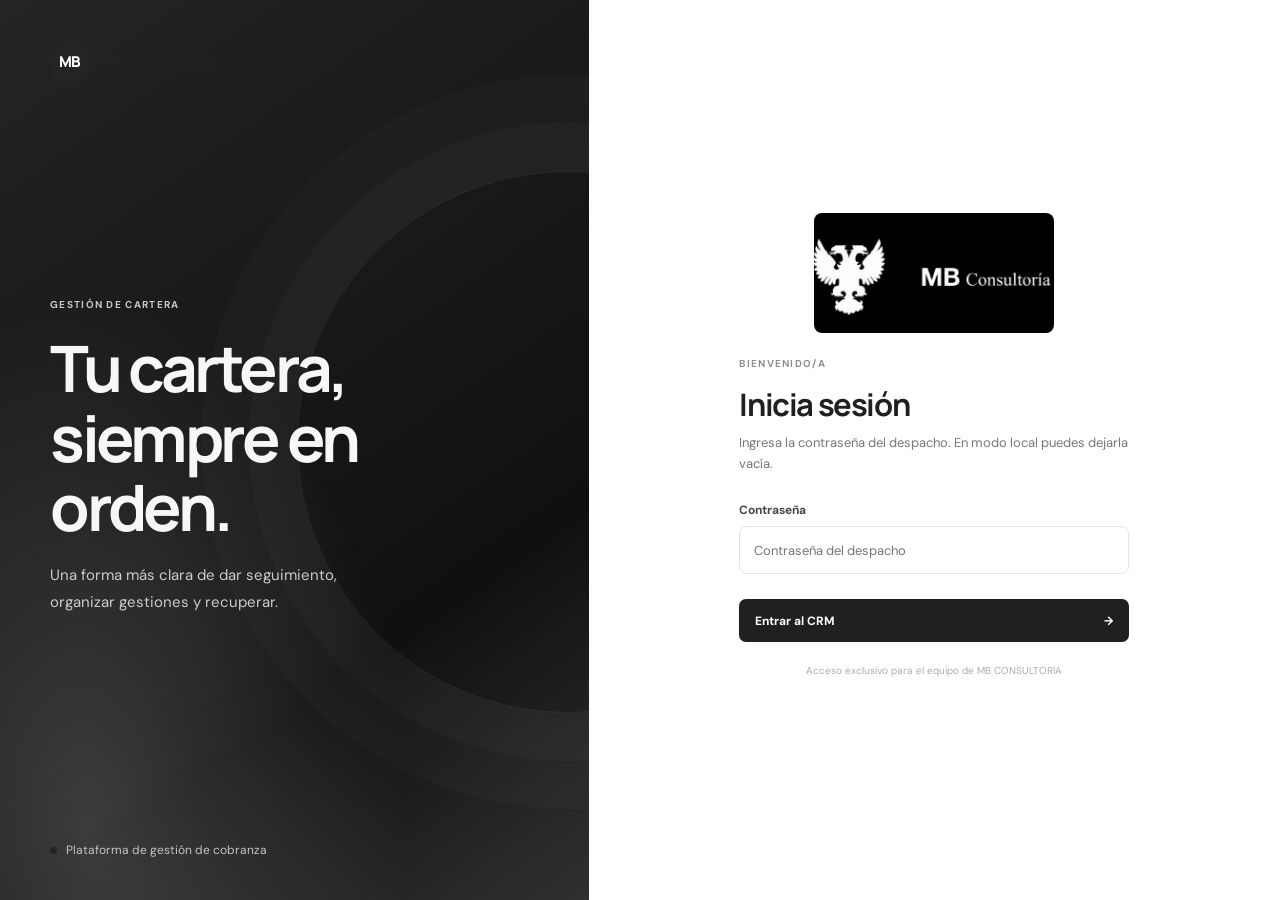
==== commit 98354e27: "cambios minimos" ====
--- a/index.html
+++ b/index.html
@@ -48,6 +48,11 @@
         </div>
         <div class="login-panel">
           <form id="login-form" class="login-card">
+            <img
+              class="login-logo"
+              src="mbconsultoria.jpeg"
+              alt="MB Consultoria"
+            >
             <div class="mobile-brand brand">
               <span class="brand-mark">
                 MB
--- a/style.css
+++ b/style.css
@@ -1785,3 +1785,16 @@
   color: #ffffff;
   background: #202020;
 }
+
+
+/* Logo del despacho en el formulario de inicio de sesión. */
+.login-logo {
+  display: block;
+  width: min(240px, 100%);
+  height: 120px;
+  margin: 0 auto 18px;
+  border-radius: 8px;
+  background: #000000;
+  object-fit: cover;
+  object-position: center;
+}
